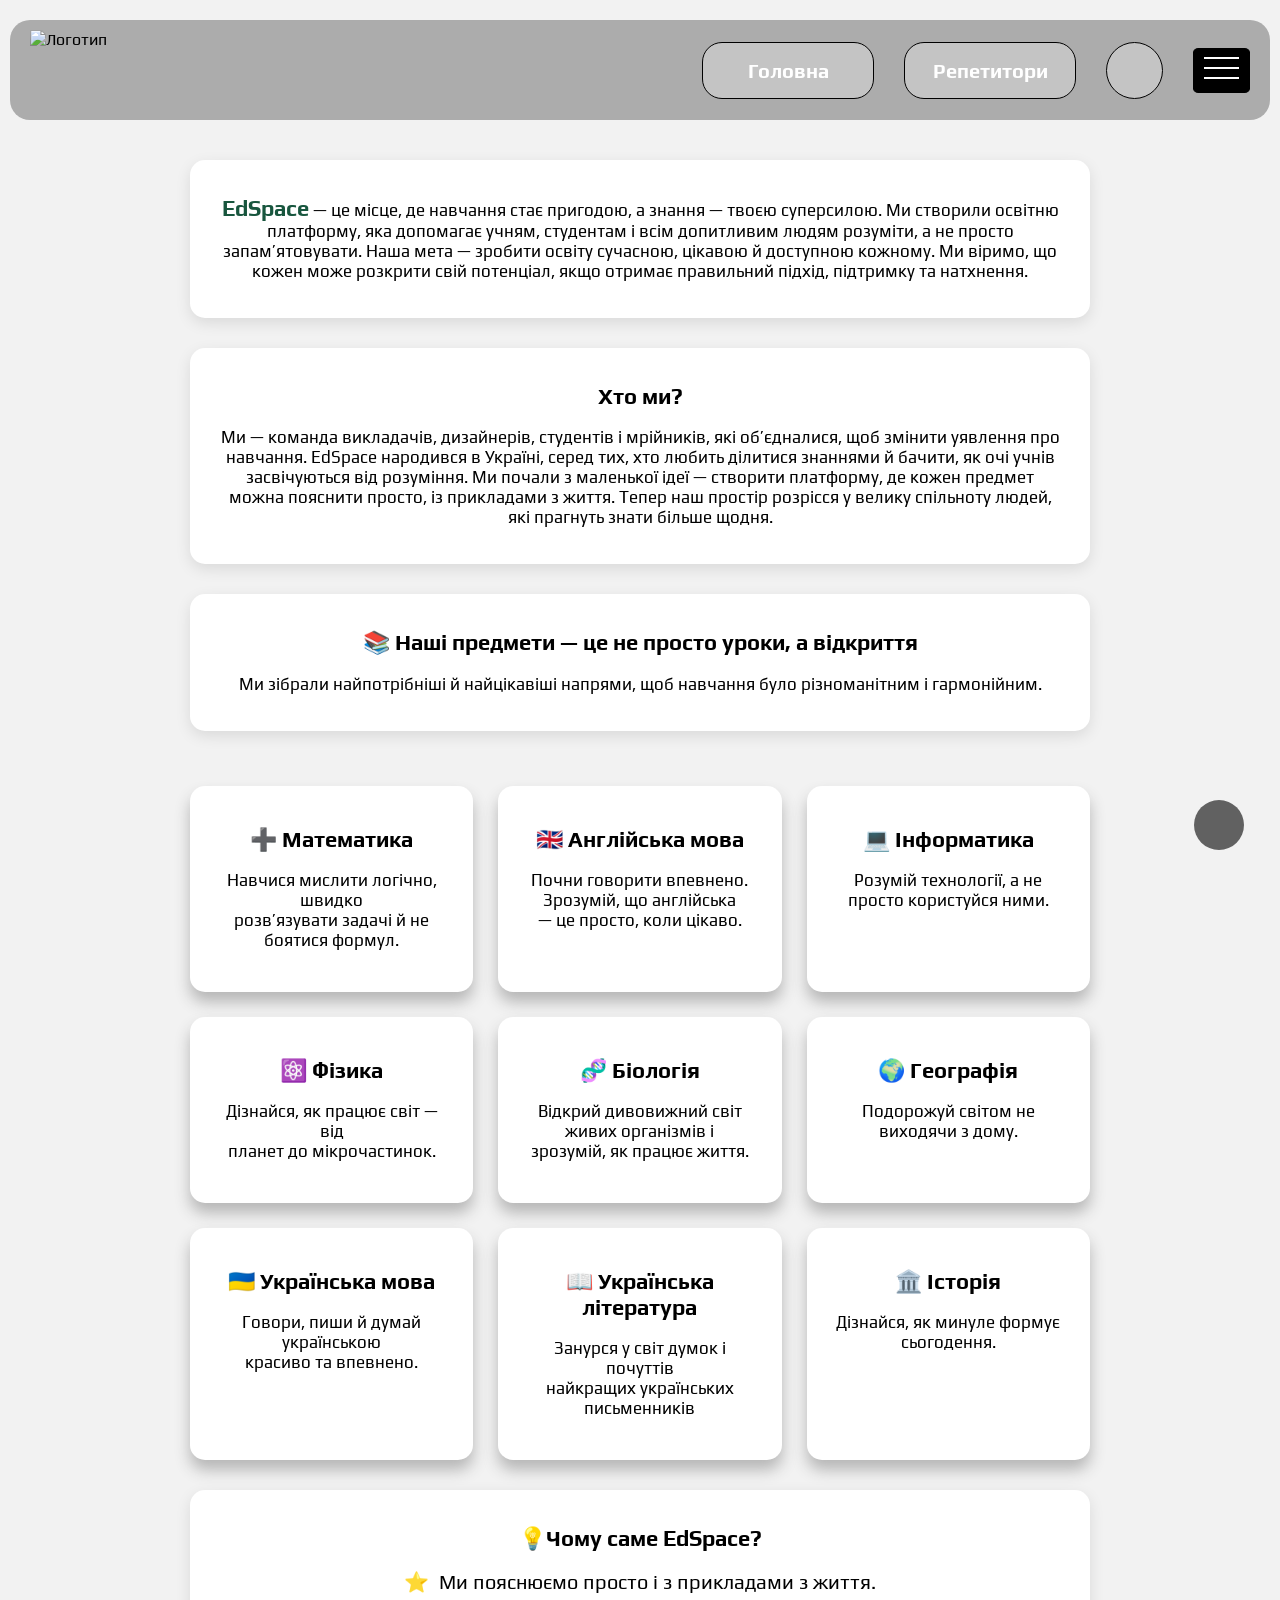
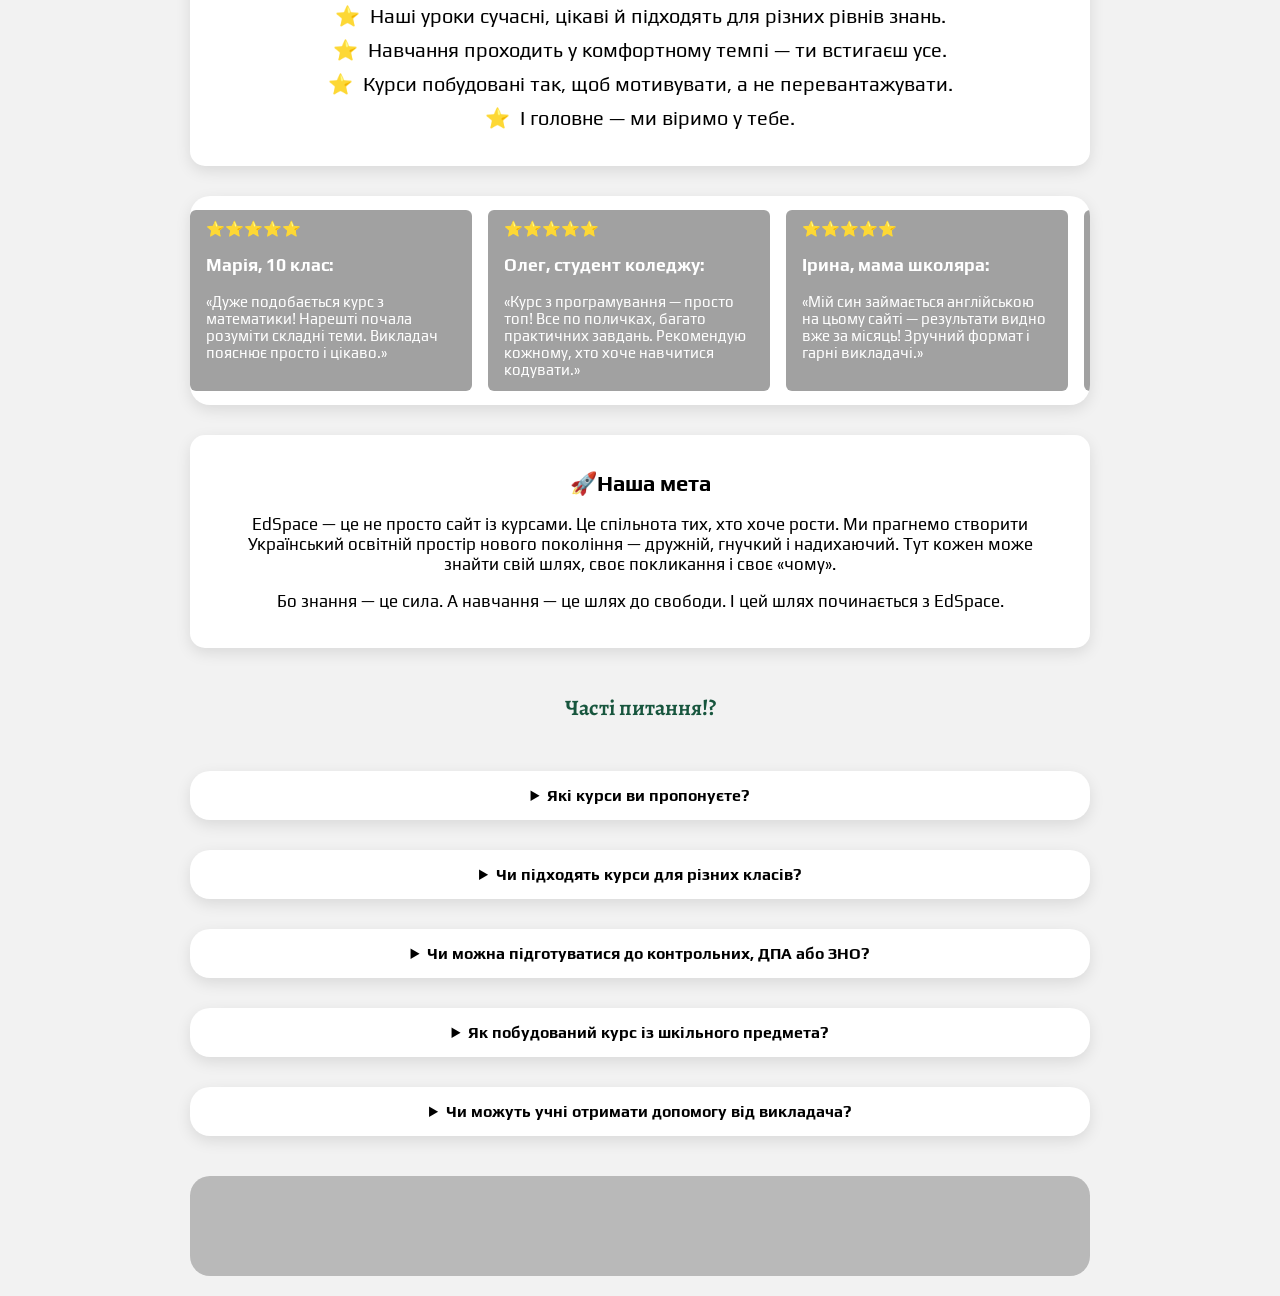
==== index.html @ 52879844 "full fix" ====
<!DOCTYPE html>
<html lang="uk">

<head>
    <meta charset="UTF-8">
    <meta name="viewport" content="width=device-width, initial-scale=1.0">
    <title>Головна</title>
    <link rel="stylesheet" href="index.css">
    <style>
        @import url('https://fonts.googleapis.com/css2?family=Alegreya:ital,wght@0,400..900;1,400..900&family=Cactus+Classical+Serif&family=Comfortaa:wght@300..700&family=Lobster&family=Nunito:ital,wght@0,200..1000;1,200..1000&family=Play:wght@400;700&family=Playwrite+DE+Grund+Guides&family=SUSE+Mono:ital,wght@0,100..800;1,100..800&display=swap');
    </style>
    <script src="https://kit.fontawesome.com/993e5daf38.js" crossorigin="anonymous"></script>
</head>

<body>
    <header class="site-header">
        <div class="nt">
            <img src="https://png.pngtree.com/png-clipart/20250819/original/pngtree-learning-education-or-knowledge-symbol-icon-vector-png-image_21544039.png"
                alt="Логотип" class="logo-image">
            <h1 class="site-title">EdSpace — простір знань і розвитку</h1>
            <ul class="header-utility-nav">
                <li><a href="index.html">Головна</a></li>
                <li class="rep"><a href="">Репетитори</a></li>
                <li class="none">
                    <a href="1" aria-label="Реєстрація">
                        <i class="fas fa-user-lock"></i>
                    </a>
                </li>

            </ul>
        </div>

        <div class="container">
            <input type="checkbox" id="check-menu">
            <label for="check-menu" class="burger-label"></label>
            <div class="burger-line"></div>
            <div class="burger-line"></div>
            <div class="burger-line"></div>
            <div class="burger-line"></div>

            <nav class="header-menu">
                <div class="bur">
                    <a href="1">Репетитори</a>
                </div>
                <a href="math.html">Математика</a>
                <a href="english.html">Англійська</a>
                <a href="1">Інформатика</a>
                <a href="1">Фізика</a>
                <a href="biology.html">Біологія</a>
                <a href="1">Географія</a>
                <a href="1">Укр.мова</a>
                <a href="1">Укр.літ</a>
                <a href="1">Історія</a>
            </nav>
        </div>
    </header>
    <main>
        <div class="arrow-up">
            <a href="#"><i class="fas fa-arrow-up"></i></a>
        </div>
        <div class="text11">
            <p>
                <b class="b">EdSpace</b> — це місце, де навчання стає пригодою, а знання — твоєю суперсилою. Ми створили
                освітню
                платформу,
                яка допомагає учням, студентам і всім допитливим людям розуміти, а не просто запам’ятовувати.
                Наша мета — зробити освіту сучасною, цікавою й доступною кожному. Ми віримо, що кожен може розкрити свій
                потенціал, якщо отримає правильний підхід, підтримку та натхнення.
            </p>
        </div>
        <div class="text1">
            <h2>Хто ми?</h2>
            <p>Ми — команда викладачів, дизайнерів, студентів і мрійників, які об’єдналися, щоб змінити уявлення про
                навчання.
                EdSpace народився в Україні, серед тих, хто любить ділитися знаннями й бачити, як очі учнів засвічуються
                від розуміння.
                Ми почали з маленької ідеї — створити платформу, де кожен предмет можна пояснити просто, із прикладами з
                життя. Тепер наш простір розрісся у велику спільноту людей, які прагнуть знати більше щодня.</p>
        </div>
        <div class="text2">
            <h2 class="q1">Наші предмети — це не просто уроки, а відкриття</h2>
            <p>Ми зібрали найпотрібніші й найцікавіші напрями, щоб навчання було різноманітним і гармонійним.</p>
        </div>
        <div class="kyrs">
            <div class="subject">
                <a href="math.html">
                    <h2>➕ Математика</h2>
                    <p>Навчися мислити логічно, швидко
                        <br>розв’язувати задачі й не боятися формул.
                    </p>
                </a>
            </div>
            <div class="subject">
                <a href="1">
                    <h2>🇬🇧 Англійська мова</h2>
                    <p>Почни говорити впевнено. Зрозумій, що англійська
                        <br> — це просто, коли цікаво.
                    </p>
                </a>
            </div>
            <div class="subject">
                <a href="1">
                    <h2>💻 Інформатика</h2>
                    <p>Розумій технології, а не
                        <br>просто користуйся ними.
                    </p>
                </a>
            </div>
            <div class="subject">
                <a href="1">
                    <h2>⚛️ Фізика</h2>
                    <p>Дізнайся, як працює світ — від
                        <br>планет до мікрочастинок.
                    </p>
                </a>
            </div>
            <div class="subject">
                <a href="1">
                    <h2>🧬 Біологія</h2>
                    <p>Відкрий дивовижний світ живих організмів і
                        <br>зрозумій, як працює життя.
                    </p>
                </a>
            </div>
            <div class="subject">
                <a href="1">
                    <h2>🌍 Географія</h2>
                    <p>Подорожуй світом не виходячи з дому.</p>
                </a>
            </div>
            <div class="subject">
                <a href="1">
                    <h2>🇺🇦 Українська мова</h2>
                    <p>Говори, пиши й думай українською
                        <br>красиво та впевнено.
                    </p>
                </a>
            </div>
            <div class="subject">
                <a href="1">
                    <h2>📖 Українська література</h2>
                    <p>Занурся у світ думок і почуттів
                        <br>найкращих українських письменників
                    </p>
                </a>
            </div>
            <div class="subject">
                <a href="1">
                    <h2>🏛️ Історія</h2>
                    <p>Дізнайся, як минуле формує сьогодення.</p>
                </a>
            </div>
        </div>
        <div class="cont2">
            <h2 id="q2">Чому саме EdSpace?</h2>
            <ul class="li">
                <li>Ми пояснюємо просто і з прикладами з життя.</li>
                <li>Наші уроки сучасні, цікаві й підходять для різних рівнів знань.</li>
                <li>Навчання проходить у комфортному темпі — ти встигаєш усе.</li>
                <li>Курси побудовані так, щоб мотивувати, а не перевантажувати.</li>
                <li>І головне — ми віримо у тебе.</li>
            </ul>
        </div>

        <div class="animeit">
            <div class="iner">
                <div class="anim">
                    <div>
                        <h3>Марія, 10 клас:</h3>
                        <q>Дуже подобається курс з математики! Нарешті почала розуміти складні теми. Викладач пояснює
                            просто
                            і цікаво.</q>
                    </div>
                </div>
                <div class="anim">
                    <div>
                        <h3>Олег, студент коледжу:</h3>
                        <q>Курс з програмування — просто топ! Все по поличках, багато практичних завдань. Рекомендую
                            кожному,
                            хто хоче навчитися кодувати.</q>
                    </div>
                </div>
                <div class="anim">
                    <div>
                        <h3>Ірина, мама школяра:</h3>
                        <q>Мій син займається англійською на цьому сайті — результати видно вже за місяць! Зручний
                            формат і
                            гарні викладачі.</q>
                    </div>
                </div>
                <div class="anim">
                    <div>
                        <h3>Дмитро, 11 клас:</h3>
                        <q>Фізика більше не страшна! Уроки дуже логічні, з прикладами і поясненнями. Підготовка до ЗНО
                            йде
                            на ура!</q>
                    </div>
                </div>
                <div class="anim">
                    <div>
                        <h3>Анастасія, 9 клас:</h3>
                        <q>Історія подається настільки цікаво, що я почала її любити! Не суха теорія, а справжні історії
                            з
                            життя.</q>
                    </div>
                </div>
                <div class="anim">
                    <div>
                        <h3>Сергій, студент:</h3>
                        <q>Курс з інформатики допоміг мені створити свій перший сайт. Все пояснюється крок за кроком,
                            навіть
                            для новачків.</q>
                    </div>
                </div>
                <div class="anim">
                    <div>
                        <h3>Катерина, 8 клас:</h3>
                        <q>Хімія тепер здається легкою! Після цих занять я почала отримувати тільки 10–12 балів у
                            школі.</q>
                    </div>
                </div>
                <div class="anim">
                    <div>
                        <h3>Михайло, випускник:</h3>
                        <q>Підготовка до ЗНО з української мови просто чудова! Тести, теорія, відео — все на найвищому
                            рівні.</q>
                    </div>
                </div>
                <div class="anim">
                    <div>
                        <h3>Юлія, студентка університету:</h3>
                        <q>Курс з біології дуже інформативний. Є не лише основи, а й поглиблений матеріал. Дуже
                            допомагає у
                            навчанні.</q>
                    </div>
                </div>
                <div class="anim">
                    <div>
                        <h3>Артем, школяр:</h3>
                        <q>Мені подобається, що сайт зручний і кольоровий. Курс з географії цікавий, багато інтерактиву
                            та
                            карт!</q>
                    </div>
                </div>
                <div class="anim">
                    <div>
                        <h3>Вікторія, 11 клас:</h3>
                        <q>Курс з літератури просто супер! Усе пояснюють зрозуміло, і навіть твори, які раніше здавалися
                            нудними, стали цікавими.</q>
                    </div>
                </div>
                <div class="anim">
                    <div>
                        <h3>Роман, студент технікуму:</h3>
                        <q>Дуже сподобався курс з фізики. Викладач пояснює на прикладах із життя, тому матеріал
                            засвоюється
                            швидко.</q>
                    </div>
                </div>
                <div class="anim">
                    <div>
                        <h3>Олена, 7 клас:</h3>
                        <q>Мені подобається курс з мистецтва — багато яскравих відео, прикладів і творчих завдань.
                            Навчання
                            стало веселим!</q>
                    </div>
                </div>
                <div class="anim">
                    <div>
                        <h3>Андрій, 10 клас:</h3>
                        <q>Інформатика тут на високому рівні! Пояснюють все від азів до складних тем, є домашні завдання
                            для
                            практики.</q>
                    </div>
                </div>
                <div class="anim">
                    <div>
                        <h3>Наталя, мама школярки:</h3>
                        <q>Моя донька займається математикою на цьому сайті. Вона почала самостійно розв’язувати задачі
                            й
                            навіть допомагає однокласникам!</q>
                    </div>
                </div>
                <div class="anim">
                    <div>
                        <h3>Євген, 9 клас:</h3>
                        <q>Дуже зручний сайт — все чітко розподілено по темах. Курс з географії допоміг мені
                            підготуватися
                            до контрольної.</q>
                    </div>
                </div>
                <div class="anim">
                    <div>
                        <h3>Оксана, студентка:</h3>
                        <q>Курс з хімії відкрив для мене цю науку заново! Лектор чудово пояснює і завжди відповідає на
                            запитання.</q>
                    </div>
                </div>
                <div class="anim">
                    <div>
                        <h3>Ілля, 8 клас:</h3>
                        <q>Люблю курс з історії — кожен урок як цікава подорож у минуле. Ніколи не думав, що можна так
                            вчити
                            історію!</q>
                    </div>
                </div>
                <div class="anim">
                    <div>
                        <h3>Тетяна, 11 клас:</h3>
                        <q>Дуже вдячна за курс з біології. Матеріал структурований, легко запам’ятовується, а тести
                            допомагають перевірити знання.</q>
                    </div>
                </div>
                <div class="anim">
                    <div>
                        <h3>Анна, випускниця:</h3>
                        <q>Готувалася до ЗНО з англійської тут — і отримала високий бал! Усе зрозуміло, сучасно й
                            ефективно.</q>
                    </div>
                </div>
            </div>
        </div>

        <div class="cont">
            <h2 id="q3">Наша мета</h2>
            <p>EdSpace — це не просто сайт із курсами. Це спільнота тих, хто хоче рости.
                Ми прагнемо створити Український освітній простір нового покоління — дружній, гнучкий і надихаючий.
                Тут кожен може знайти свій шлях, своє покликання і своє «чому».</p>
            <p>Бо знання — це сила.
                А навчання — це шлях до свободи.
                І цей шлях починається з EdSpace.</p>
        </div>
        <h2 class="h2222">Часті питання!?</h2>
        <details>
            <summary>Які курси ви пропонуєте?</summary>
            <p>Ми пропонуємо курси з основних шкільних дисциплін: математики, української мови, англійської мови,
                історії, фізики, хімії, біології та інформатики.</p>
        </details>
        <details>
            <summary>Чи підходять курси для різних класів?</summary>
            <p>Так, програми розроблені для учнів 5–11 класів. Кожен курс має рівні складності та матеріали, адаптовані
                під конкретний клас і навчальну програму.</p>
        </details>
        <details>
            <summary>Чи можна підготуватися до контрольних, ДПА або ЗНО?</summary>
            <p>Так! Ми маємо спеціальні підготовчі модулі, що охоплюють головні теми, тести, тренувальні завдання та
                роз’яснення, які допоможуть успішно скласти будь-яку перевірку знань.</p>
        </details>
        <details>
            <summary>Як побудований курс із шкільного предмета?</summary>
            <p>Курс складається з коротких пояснень тем, відеоуроків, практичних вправ, тестів і підсумкових завдань.
                Учень може навчатися у власному темпі та повторювати матеріал скільки потрібно.</p>
        </details>
        <details>
            <summary>Чи можуть учні отримати допомогу від викладача?</summary>
            <p>Так, учні можуть ставити питання викладачам, отримувати пояснення складних тем та додаткові матеріали для
                кращого розуміння предмета.</p>
        </details>
    </main>
    <footer>
        <div class="social">
            <a href=""><i class="fab fa-instagram"></i></a>
            <a href=""><i class="fab fa-telegram-plane"></i></a>
            <a href=""><i class="fab fa-tiktok"></i></a>
        </div>
    </footer>

</body>

</html>
---- index.css ----
html {
    scroll-behavior: smooth;
}

body {
    box-sizing: border-box;
    padding: 0;
    margin: 0;
    font-family: "Play", sans-serif;
    background-color: #f2f2f2;
}

body::before {
    content: "";
    position: fixed;
    top: 0;
    left: 0;
    width: 100%;
    z-index: 3000;
    background-color: rgb(24, 86, 62);
    height: 0.3rem;
    animation: leme linear;
    animation-timeline: scroll();
    scale: 0 1;
    transform-origin: left;
}

@keyframes leme {
    to {
        scale: 1 1;
    }
}

header {
    display: flex;
    justify-content: space-between;
    align-items: center;
    height: 100px;
    background-color: rgb(172, 172, 172);
    position: sticky;
    border-radius: 20px;
    margin: 10px;
    top: 0;
    z-index: 1000;
    margin-top: 20px;
    padding: 0 20px;
    box-sizing: border-box;
}

.nt {
    display: flex;
    align-items: center;
    flex-grow: 1;
    min-width: 0;
}

.nt img {
    max-width: 100%;
    height: 80px;
    width: 80px;
    margin: 0;
    flex-shrink: 0;
}

h1 {
    display: flex;
    align-items: center;
    margin: 0;
    margin-left: 20px;
    font-size: 30px;
    color: white;
    white-space: nowrap;
    overflow: hidden;
    text-overflow: ellipsis;
}

h1::before {
    content: "🌟";
    margin-right: 10px;
}

.nt ul {
    display: flex;
    gap: 30px;
    list-style: none;
    padding: 0;
    margin: 0;
    margin-left: auto;
    flex-shrink: 0;
}

.nt li {
    background-color: rgb(196, 196, 196);
    border: 1px solid rgb(0, 0, 0);
    border-radius: 20px;
    width: 170px;
    height: 55px;
    transition: 0.4s all;
}

.nt li:hover {
    background-color: rgb(71, 71, 71);
}

.nt a {
    display: flex;
    cursor: pointer;
    text-decoration: none;
    color: rgb(255, 255, 255);
    font-weight: 700;
    font-size: 20px;
    justify-content: center;
    height: 100%;
    align-items: center;
    margin: 0;
}

.nt li.none {
    width: 55px;
    border-radius: 50%;
}

.nt li.none a {
    height: 100%;
    align-items: center;
    margin-top: 0;
}

.container {
    margin: 0;
    margin-left: 30px;
    width: 55px;
    background-color: rgb(0, 0, 0);
    border: 1px solid rgb(0, 0, 0);
    position: relative;
    color: rgb(255, 255, 255);
    text-align: center;
    height: 43px;
    border-radius: 10%;
    flex-shrink: 0;
}

#check-menu {
    display: none;
}

.container label {
    display: block;
    position: absolute;
    top: 0;
    left: 0;
    width: 100%;
    height: 100%;
    cursor: pointer;
    line-height: 40px;
    font-weight: 700;
}

.burger-line {
    position: absolute;
    top: 8px;
    right: 10px;
    width: 35px;
    height: 2px;
    background-color: white;
    transition: 0.4s all;
}

.burger-line:nth-of-type(2),
.burger-line:nth-of-type(3) {
    top: 18px;
}

.burger-line:nth-of-type(4) {
    top: 28px;
}

.header-menu {
        display: flex;
    flex-direction: column;
    position: absolute;
    right: -10px;
    top: 85px;
    width: 230px;
    max-height: 0;
    overflow: hidden;
    font-size: 0;
    border-radius: 20px;
    padding: 0;
    transition: 0.4s;
}

.header-menu a {
    display: block;
    width: 88%;
    padding: 12px;
    margin: 1px;
    color: white;
    background-color: rgb(78, 78, 78);
    border-radius: 20px;
    text-decoration: none;
    font-weight: 700;
    justify-content: center;
    align-items: center;
    top: 5px;
    border: 1px solid rgb(0, 0, 0);
}

.header-menu a:hover {
    background-color: rgb(145, 145, 145);
}

#check-menu:checked~.header-menu {
    max-height: 500px;
    font-size: 16px;
}

#check-menu:checked~.burger-line:nth-of-type(1),
#check-menu:checked~.burger-line:nth-of-type(4) {
    display: none;
}

#check-menu:checked~.burger-line:nth-of-type(2) {
    transform: rotate(45deg);
}

#check-menu:checked~.burger-line:nth-of-type(3) {
    transform: rotate(-45deg);
}

.new::after {
    content: "";
    width: 5px;
    height: 5px;
    background-color: red;
    margin-top: 15px;
    margin-left: 10px;
    border-radius: 50%;
    animation: new 2s infinite;
}

@keyframes new {
    0% {
        transform: scale(1);
    }

    50% {
        transform: scale(1.2);
    }

    100% {
        transform: scale(1);
    }
}

h2 {
    font-size: 22px;
    margin-top: 15px;
    text-align: center;
}

p {
    font-size: 17px;
    margin-top: 15px;
}

main {
    width: 90%;
    max-width: 900px;
    margin: 40px auto;
    display: grid;
    gap: 30px;
}

.b {
    font-size: 22px;
    color: rgb(24, 86, 62);
}

.text11,
.text1,
.text2,
.cont2,
.cont {
    background-color: white;
    color: black;
    padding: 20px 30px;
    border-radius: 15px;
    text-align: center;
    box-shadow: 0 5px 15px rgba(0, 0, 0, 0.1);
}

.q1::before {
    content: "📚 ";
}

#q2::before {
    content: "💡";
}

#q3::before {
    content: "🚀";
}

.kyrs {
    display: grid;
    grid-template-columns: repeat(auto-fit, minmax(280px, 1fr));
    gap: 25px;
    margin-top: 25px;
}

.subject {
    background-color: #fff;
    border-radius: 15px;
    box-shadow: 0 10px 15px rgb(182, 182, 182);
    padding: 25px;
    text-align: center;
    transition: all 0.4s;
}

.subject:hover {
    transform: translateY(-10px);
}

.subject a {
    text-decoration: none;
    color: black;
}

.li {
    padding: 0;
}

.li li {
    list-style: none;
    margin: 10px;
    font-size: 20px;
    text-align: center;
}

.li li::before {
    content: "⭐";
    margin-right: 10px;
}

.li1 {
    text-align: center;
    margin-top: 45px;
}

.h2222 {
    color: rgb(24, 86, 62);
    font-family: 'Alegreya', serif;
}

details {
    padding: 15px;
    background-color: #ffffff;
    font-weight: 700;
    border-radius: 20px;
    text-align: center;
    box-shadow: 0 5px 15px rgba(0, 0, 0, 0.1);
}

footer {
    height: 100px;
    background-color: rgb(185, 185, 185);
    border-radius: 20px;
    width: 90%;
    max-width: 900px;
    margin: 40px auto 20px auto;
    display: flex;
    justify-content: center;
    align-items: center;
}

.social {
    display: flex;
    gap: 50px;
    justify-content: center;
}

.social a {
    text-decoration: none;
    color: white;
    font-size: 2.5rem;
    transition: all 0.3s;
    border: none;
    padding: 0;
}

.social a:hover {
    color: rgb(0, 0, 0);
    transform: scale(1.1);
}

.arrow-up {
    position: fixed;
    bottom: 50px;
    right: 36px;
    z-index: 999;
    opacity: 0.6;
}

.arrow-up a {
    width: 50px;
    height: 50px;
    background-color: black;
    text-align: center;
    display: block;
    line-height: 50px;
    border-radius: 50%;
    color: white;
    transition: 0.6s;
}

.arrow-up a:hover {
    background-color: red;
}

.anim::before {
    content: "⭐⭐⭐⭐⭐";
}

.animeit {
    width: 100%;
    overflow: hidden;
    position: relative;
    padding: 14px 0;
    background-color: #fff;
    border-radius: 20px;
    box-shadow: 0 5px 15px rgba(0, 0, 0, 0.1);
}

.iner {
    width: fit-content;
    display: flex;
    gap: 16px;
    animation: line 60s linear infinite;
}

.iner:hover {
    animation-play-state: paused;
}

.anim {
    align-items: center;
    gap: 0 4px;
    width: 250px;
    color: white;
    font-size: 15px;
    background-color: rgb(161, 161, 161);
    padding: 10px 16px;
    border-radius: 6px;
}

.anim p {
    font-size: 19px;
    color: gray;
}


@keyframes line {
    0% {
        transform: translateX(0);
    }

    100% {
        transform: translateX(-50%);
    }
}

@media (max-width: 1300px) {
    h1 {
        display: none;
    }

    .bur {
        display: none;
    }
}

@media (max-width: 700px) {
    .rep {
        display: none;
    }
    .bur {
        display: block;
    }
    .arrow-up {
        right: 15px;
        bottom: 20px;
    }
}
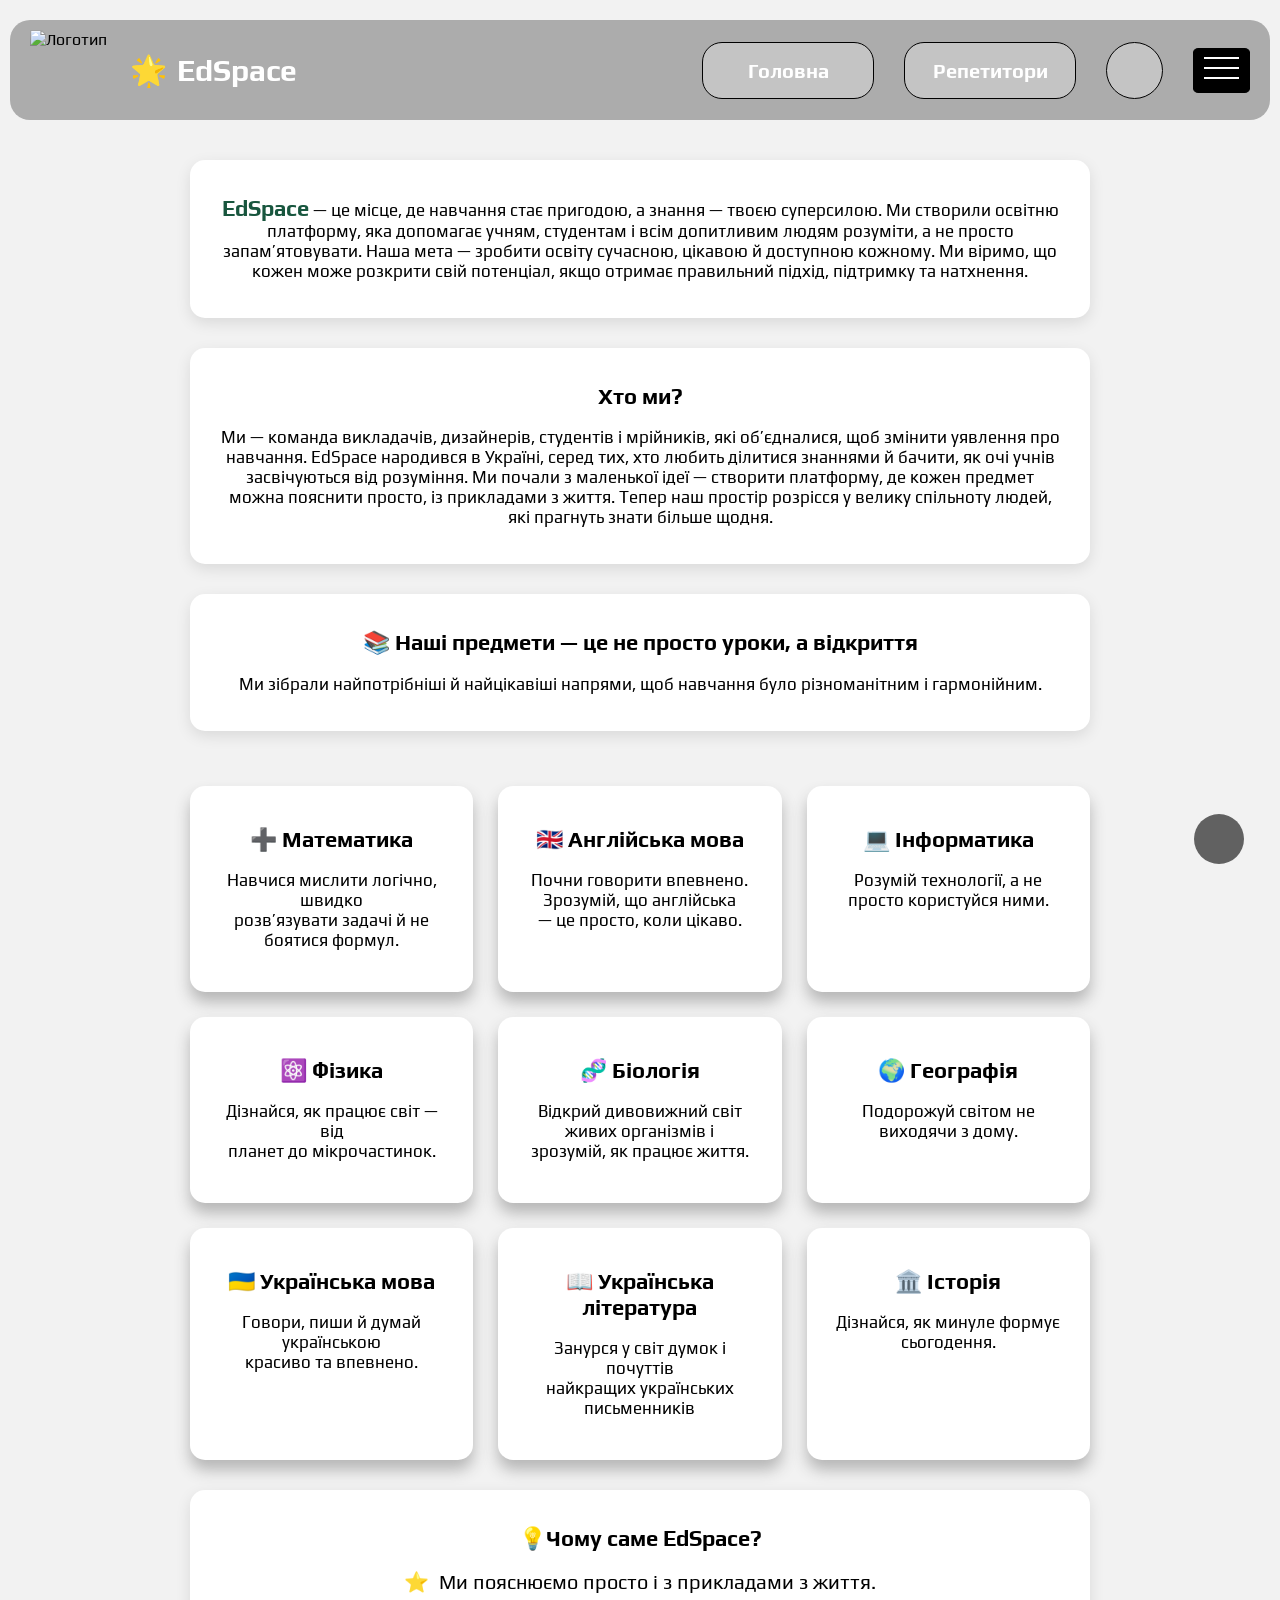
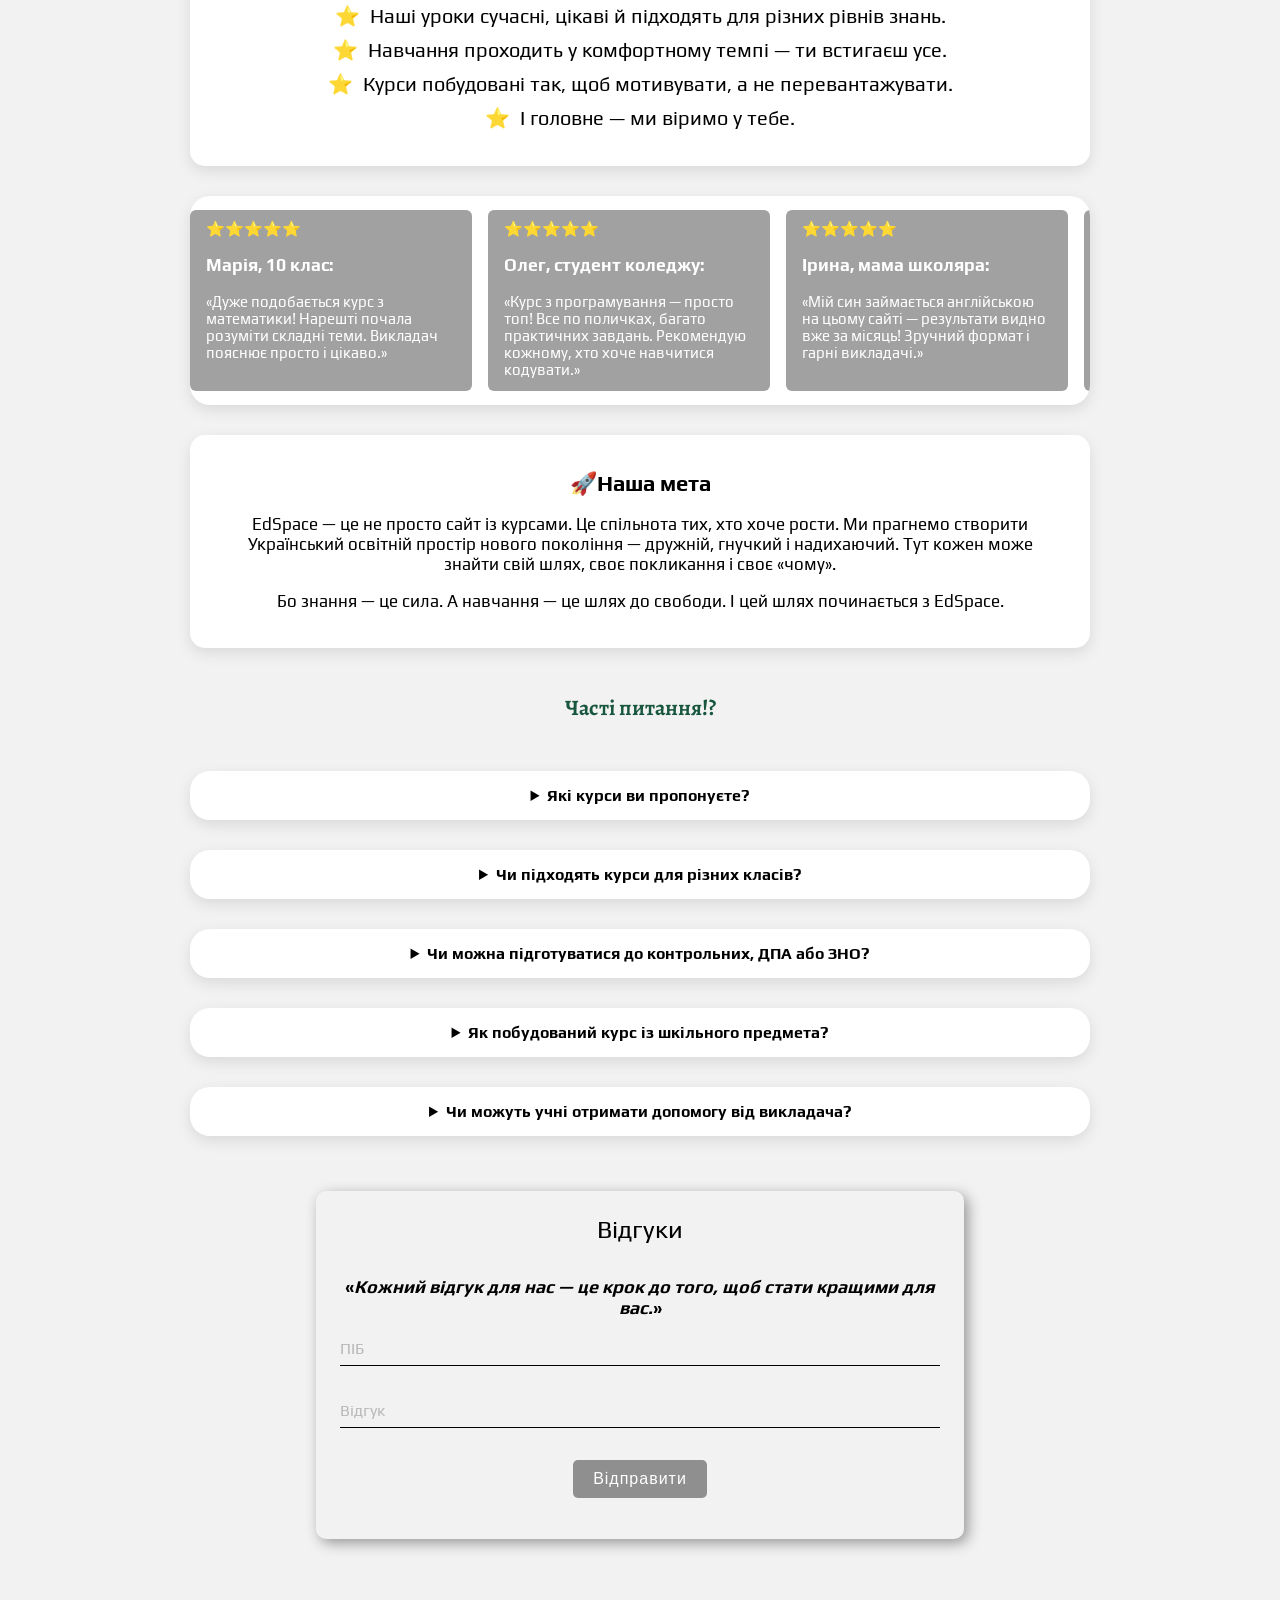
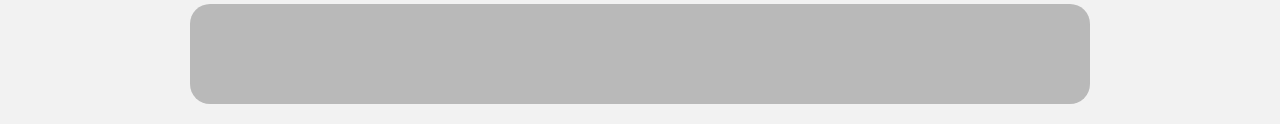
==== commit 7fd558c7: "adm" ====
--- a/index.html
+++ b/index.html
@@ -18,8 +18,9 @@
             <img src="https://png.pngtree.com/png-clipart/20250819/original/pngtree-learning-education-or-knowledge-symbol-icon-vector-png-image_21544039.png"
                 alt="Логотип" class="logo-image">
             <h1 class="site-title">EdSpace — простір знань і розвитку</h1>
+            <h1 class="title">EdSpace</h1>
             <ul class="header-utility-nav">
-                <li><a href="index.html">Головна</a></li>
+                <li class="glova"><a href="index.html">Головна</a></li>
                 <li class="rep"><a href="">Репетитори</a></li>
                 <li class="none">
                     <a href="1" aria-label="Реєстрація">
@@ -39,8 +40,14 @@
             <div class="burger-line"></div>
 
             <nav class="header-menu">
+                <div class="golovna-bur">
+                    <a href="index.html">Головна</a>
+                </div>
                 <div class="bur">
                     <a href="1">Репетитори</a>
+                </div>
+                <div class="reg">
+                    <a href="1">Регістрація</a>
                 </div>
                 <a href="math.html">Математика</a>
                 <a href="english.html">Англійська</a>
@@ -356,6 +363,22 @@
             <p>Так, учні можуть ставити питання викладачам, отримувати пояснення складних тем та додаткові матеріали для
                 кращого розуміння предмета.</p>
         </details>
+        <form>
+            <h2 class="form_title">Відгуки<i class="fa-solid fa-star"></i></h2>
+            <h3><q><i>Кожний відгук для нас — це крок до того, щоб стати кращими для вас.</i></q></h3>
+
+            <div class="form_group">
+                <input class="form_input" type="text" id="name" name="user_name" placeholder=" " required>
+                <label class="form_label" for="name">ПІБ</label>
+            </div>
+
+            <div class="form_group">
+                <input class="form_input" type="text" id="text" name="user_text" placeholder=" " required>
+                <label class="form_label" for="text">Відгук</label>
+            </div>
+
+            <button type="submit" class="form_button">Відправити</button>
+        </form>
     </main>
     <footer>
         <div class="social">
--- a/index.css
+++ b/index.css
@@ -17,7 +17,7 @@
     left: 0;
     width: 100%;
     z-index: 3000;
-    background-color: rgb(24, 86, 62);
+    background-color: rgb(255, 0, 0);
     height: 0.3rem;
     animation: leme linear;
     animation-timeline: scroll();
@@ -126,6 +126,14 @@
     margin-top: 0;
 }
 
+.reg {
+    display: none;
+}
+
+.bur {
+    display: none;
+}
+
 .container {
     margin: 0;
     margin-left: 30px;
@@ -176,7 +184,7 @@
 }
 
 .header-menu {
-        display: flex;
+    display: flex;
     flex-direction: column;
     position: absolute;
     right: -10px;
@@ -228,31 +236,6 @@
     transform: rotate(-45deg);
 }
 
-.new::after {
-    content: "";
-    width: 5px;
-    height: 5px;
-    background-color: red;
-    margin-top: 15px;
-    margin-left: 10px;
-    border-radius: 50%;
-    animation: new 2s infinite;
-}
-
-@keyframes new {
-    0% {
-        transform: scale(1);
-    }
-
-    50% {
-        transform: scale(1.2);
-    }
-
-    100% {
-        transform: scale(1);
-    }
-}
-
 h2 {
     font-size: 22px;
     margin-top: 15px;
@@ -396,7 +379,7 @@
 
 .arrow-up {
     position: fixed;
-    bottom: 50px;
+    bottom: 36px;
     right: 36px;
     z-index: 999;
     opacity: 0.6;
@@ -439,10 +422,6 @@
     animation: line 60s linear infinite;
 }
 
-.iner:hover {
-    animation-play-state: paused;
-}
-
 .anim {
     align-items: center;
     gap: 0 4px;
@@ -459,6 +438,98 @@
     color: gray;
 }
 
+form {
+    width: 100%;
+    max-width: 600px;
+    height: 300px;
+    padding: 32px;
+    border-radius: 10px;
+    box-shadow: 4px 4px 14px rgb(151, 150, 150);
+    text-align: center;
+    margin: 25px auto;
+}
+
+form h2 {
+    font-size: 25px;
+}
+
+form h3 {
+    font-size: 18px;
+}
+
+
+.form_input,
+.form_button {
+    font-size: 16px;
+    letter-spacing: 1px;
+}
+
+.form_title {
+    text-align: center;
+    margin: 0 0 32px 0;
+    font-weight: normal;
+}
+
+.form_group {
+    position: relative;
+    margin-bottom: 32px;
+}
+
+.form_label {
+    position: absolute;
+    top: 10px;
+    left: 0;
+    z-index: -1;
+    color: rgb(185, 185, 185);
+    transition: 0.3s;
+    margin-top: -7px;
+}
+
+.form_input {
+    width: 100%;
+    padding: 0 0 10px 0;
+    border: none;
+    border-bottom: 1px solid black;
+    background-color: transparent;
+    outline: none;
+    transition: 0.3s;
+}
+
+.form_button {
+    padding: 10px 20px;
+    border: none;
+    border-radius: 5px;
+    color: rgb(255, 255, 255);
+    background-color: rgb(143, 143, 143);
+    outline: none;
+    cursor: pointer;
+    transition: 0.6s;
+}
+
+.form_button:hover {
+    background-color: rgb(61, 61, 61);
+}
+
+.form_input:focus~.form_label,
+.form_input:not(:placeholder-shown)~.form_label {
+    top: -18px;
+    font-size: 12px;
+    color: rgb(185, 185, 185);
+}
+
+.golovna-bur {
+    display: none;
+}
+
+.title {
+    display: none;
+}
+
+.golovna-bur a,
+.bur a,
+.reg a {
+    background-color: #7c7c7c;
+}
 
 @keyframes line {
     0% {
@@ -478,17 +549,120 @@
     .bur {
         display: none;
     }
+
+    form {
+        padding: 24px;
+    }
+
+    .reg {
+        display: none;
+    }
+
+    .title {
+        display: block;
+    }
+}
+
+@media (max-width: 910px) {
+    .rep {
+        display: none;
+    }
+
+    .bur {
+        display: block;
+    }
+
 }
 
 @media (max-width: 700px) {
     .rep {
         display: none;
     }
+
     .bur {
         display: block;
     }
+
+
     .arrow-up {
-        right: 15px;
-        bottom: 20px;
+        right: 30px;
+        bottom: 45px;
+    }
+
+    form {
+        display: none;
+    }
+
+    .reg {
+        display: none;
+    }
+
+    #check-menu:checked~.header-menu {
+        max-height: 700px;
+        font-size: 14px;
+    }
+
+    .nt li.none {
+        width: 55px;
+        border-radius: 50%;
+        display: none;
+    }
+
+    .reg {
+        display: block;
+    }
+
+
+}
+
+@media (max-width: 595px) {
+    .glova {
+        display: none;
+    }
+
+    .golovna-bur {
+        display: block;
+    }
+}
+
+@media (max-width: 480px) {
+
+
+    form {
+        padding: 16px;
+    }
+
+    form h2 {
+        font-size: 20px;
+    }
+
+    form h3 {
+        font-size: 15px;
+    }
+
+    .reg {
+        display: block;
+    }
+
+    .nt li.none {
+        width: 55px;
+        border-radius: 50%;
+        display: none;
+    }
+
+    .golovna-bur {
+        display: block;
+    }
+
+    .glova {
+        display: none;
+    }
+
+    img {
+        display: none;
+    }
+
+    .title {
+        display: block;
     }
 }
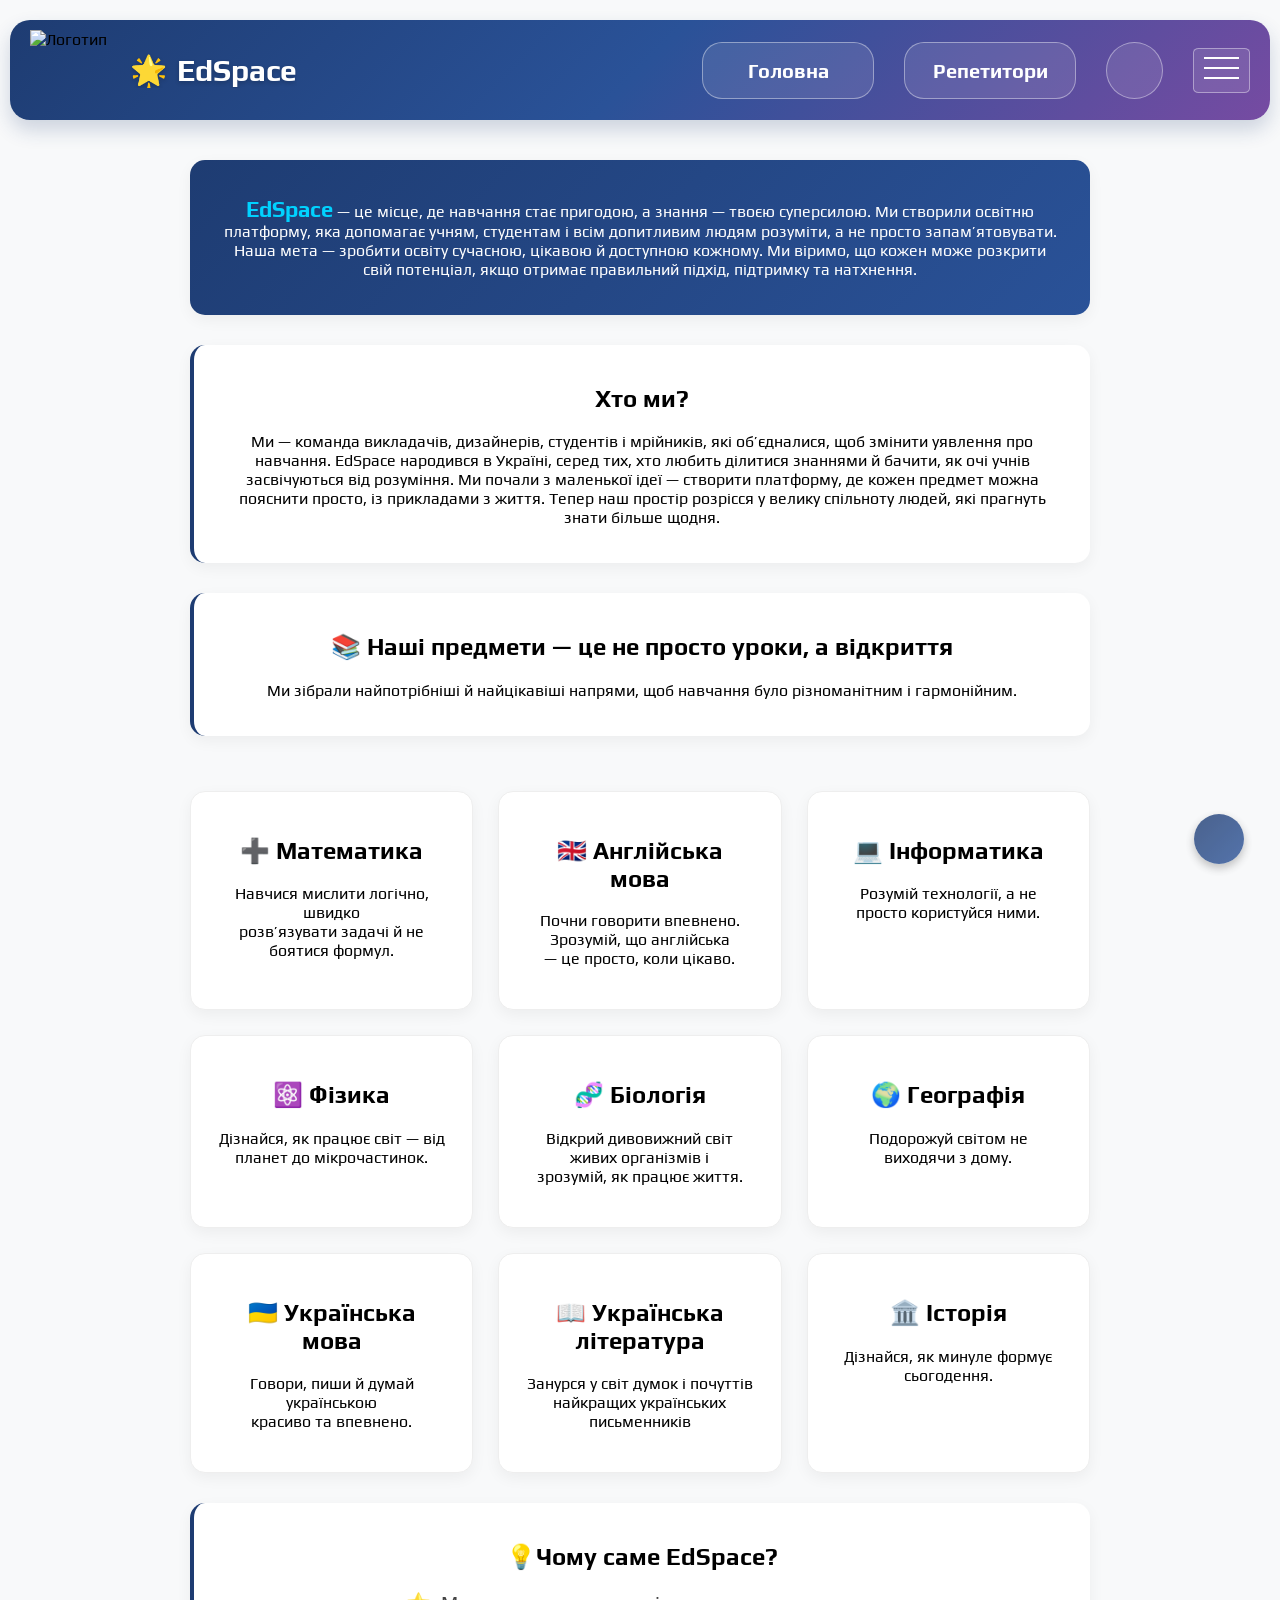
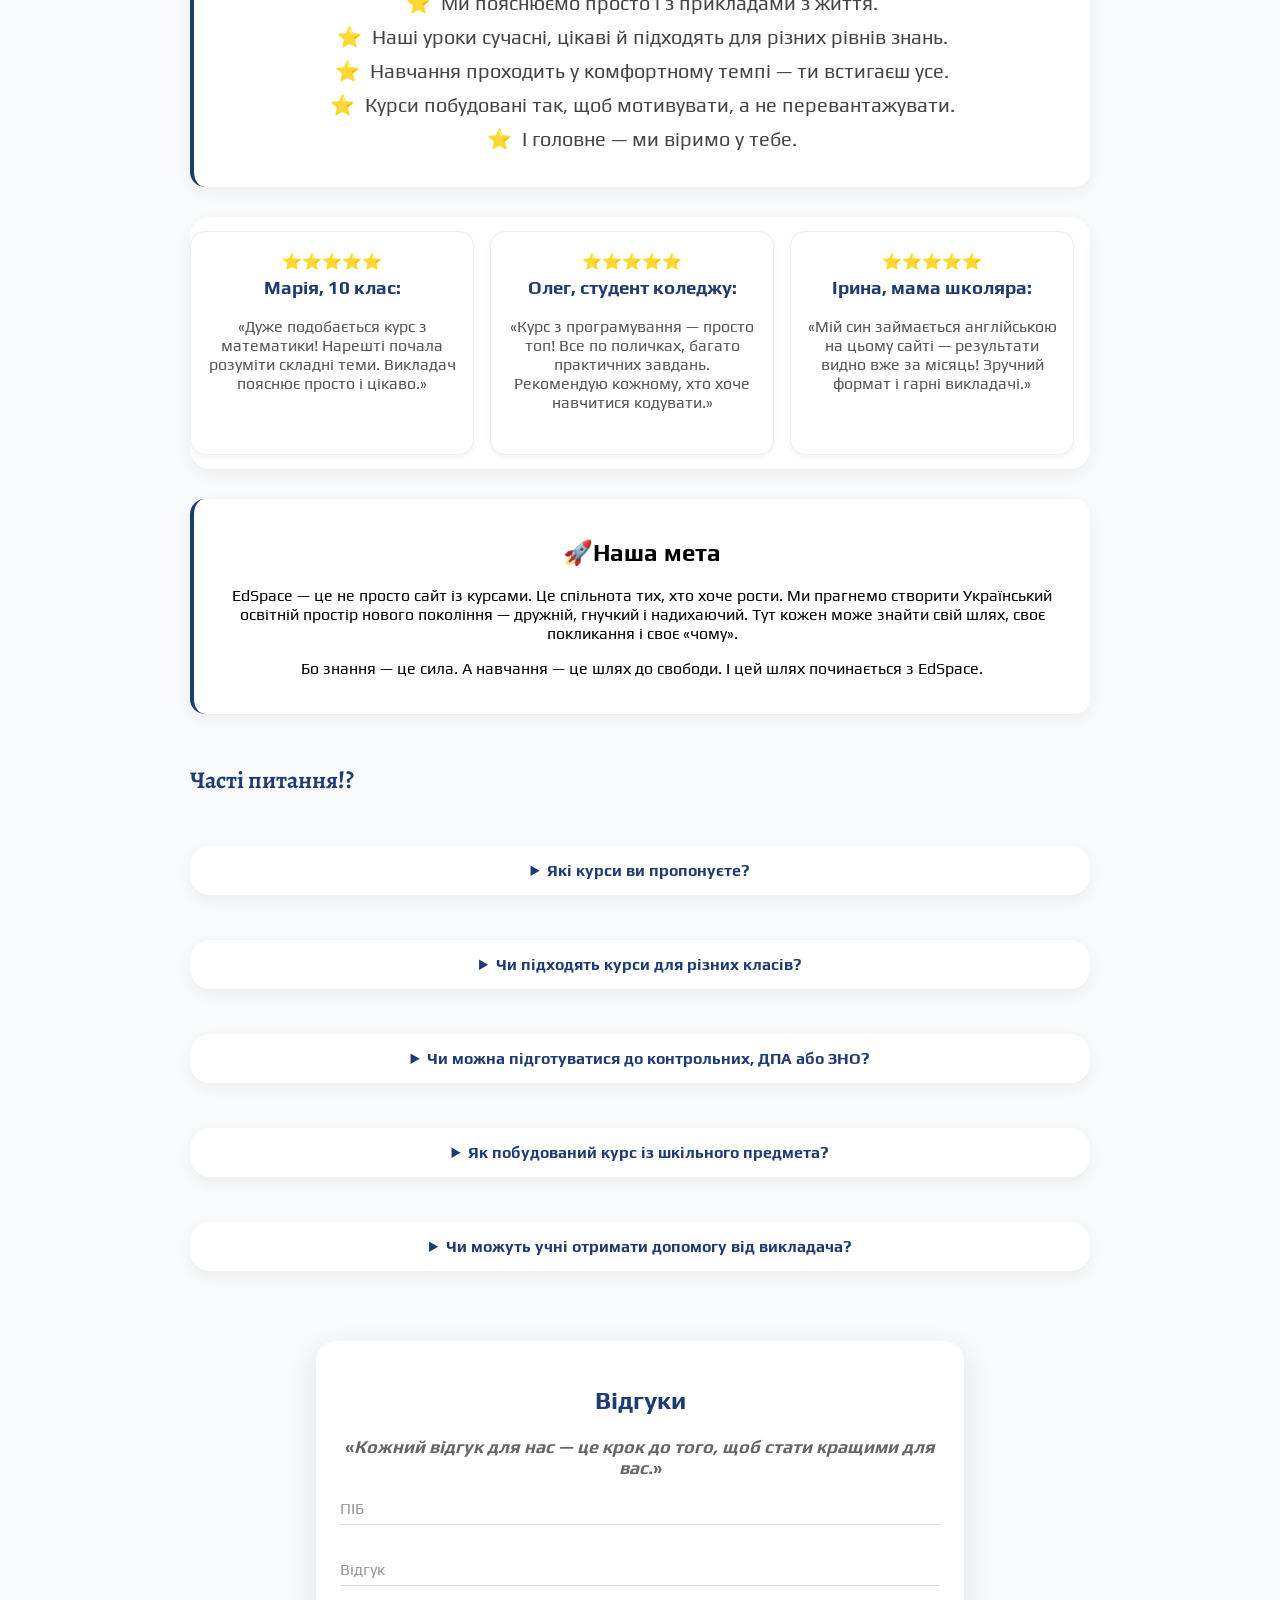
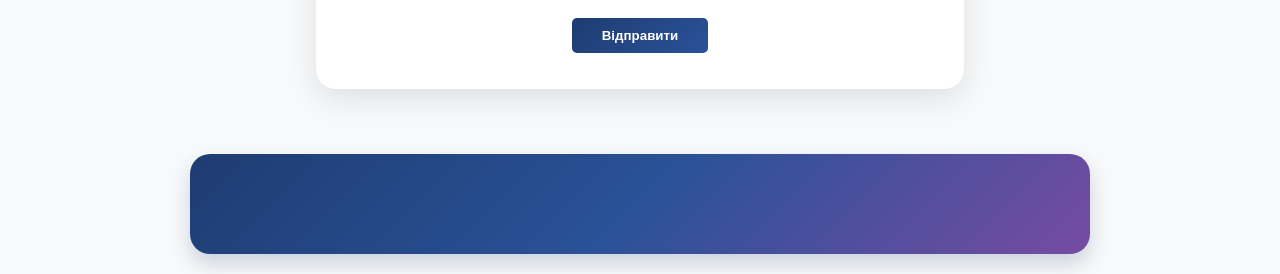
==== commit 40ae354f: "all fix" ====
--- a/index.html
+++ b/index.html
@@ -44,20 +44,18 @@
                     <a href="index.html">Головна</a>
                 </div>
                 <div class="bur">
-                    <a href="1">Репетитори</a>
+                    <a href="teachers.html">Репетитори</a>
                 </div>
                 <div class="reg">
-                    <a href="1">Регістрація</a>
+                    <a href="form.html">Регістрація</a>
                 </div>
                 <a href="math.html">Математика</a>
                 <a href="english.html">Англійська</a>
-                <a href="1">Інформатика</a>
-                <a href="1">Фізика</a>
                 <a href="biology.html">Біологія</a>
-                <a href="1">Географія</a>
-                <a href="1">Укр.мова</a>
-                <a href="1">Укр.літ</a>
-                <a href="1">Історія</a>
+                <a href="geography.html">Географія</a>
+                <a href="mova.html">Укр.мова</a>
+                <a href="ukrlit.html">Укр.літ</a>
+                <a href="history.thml">Історія</a>
             </nav>
         </div>
     </header>
--- a/index.css
+++ b/index.css
@@ -1,263 +1,211 @@
+@charset "UTF-8";
 html {
-    scroll-behavior: smooth;
+  scroll-behavior: smooth;
 }
 
 body {
-    box-sizing: border-box;
-    padding: 0;
-    margin: 0;
-    font-family: "Play", sans-serif;
-    background-color: #f2f2f2;
-}
-
+  box-sizing: border-box;
+  padding: 0;
+  margin: 0;
+  font-family: "Play", sans-serif;
+  background-color: #f8f9fa;
+}
 body::before {
-    content: "";
-    position: fixed;
-    top: 0;
-    left: 0;
-    width: 100%;
-    z-index: 3000;
-    background-color: rgb(255, 0, 0);
-    height: 0.3rem;
-    animation: leme linear;
-    animation-timeline: scroll();
-    scale: 0 1;
-    transform-origin: left;
+  content: "";
+  position: fixed;
+  top: 0;
+  left: 0;
+  width: 100%;
+  z-index: 3000;
+  background: linear-gradient(90deg, #00d2ff, #3a7bd5);
+  height: 0.3rem;
+  animation: leme linear;
+  animation-timeline: scroll();
+  scale: 0 1;
+  transform-origin: left;
 }
 
 @keyframes leme {
-    to {
-        scale: 1 1;
-    }
-}
-
+  to {
+    scale: 1 1;
+  }
+}
 header {
-    display: flex;
-    justify-content: space-between;
-    align-items: center;
-    height: 100px;
-    background-color: rgb(172, 172, 172);
-    position: sticky;
-    border-radius: 20px;
-    margin: 10px;
-    top: 0;
-    z-index: 1000;
-    margin-top: 20px;
-    padding: 0 20px;
-    box-sizing: border-box;
-}
-
-.nt {
-    display: flex;
-    align-items: center;
-    flex-grow: 1;
-    min-width: 0;
-}
-
-.nt img {
-    max-width: 100%;
-    height: 80px;
-    width: 80px;
-    margin: 0;
-    flex-shrink: 0;
+  display: flex;
+  justify-content: space-between;
+  align-items: center;
+  height: 100px;
+  background: linear-gradient(135deg, #1e3c72 0%, #2a5298 50%, #764ba2 100%);
+  position: sticky;
+  border-radius: 20px;
+  margin: 20px 10px 10px;
+  top: 0;
+  z-index: 1000;
+  padding: 0 20px;
+  box-shadow: 0 10px 20px rgba(30, 60, 114, 0.2);
+}
+header .nt {
+  display: flex;
+  align-items: center;
+  flex-grow: 1;
+  min-width: 0;
+}
+header .nt img {
+  max-width: 100%;
+  height: 80px;
+  width: 80px;
+  flex-shrink: 0;
+}
+header .nt ul {
+  display: flex;
+  gap: 30px;
+  margin-left: auto;
+  list-style: none;
+  padding: 0;
+}
+header .nt ul li {
+  background-color: rgba(255, 255, 255, 0.1);
+  border: 1px solid rgba(255, 255, 255, 0.4);
+  border-radius: 20px;
+  width: 170px;
+  height: 55px;
+  transition: 0.4s;
+}
+header .nt ul li:hover {
+  background-color: #fff;
+  border-color: #fff;
+  box-shadow: 0 5px 15px rgba(0, 0, 0, 0.1);
+}
+header .nt ul li:hover a {
+  color: #1e3c72;
+}
+header .nt ul li.none {
+  width: 55px;
+  border-radius: 50%;
+}
+header .nt ul li a {
+  display: flex;
+  justify-content: center;
+  align-items: center;
+  height: 100%;
+  text-decoration: none;
+  color: white;
+  font-size: 20px;
+  font-weight: 700;
 }
 
 h1 {
-    display: flex;
-    align-items: center;
-    margin: 0;
-    margin-left: 20px;
-    font-size: 30px;
-    color: white;
-    white-space: nowrap;
-    overflow: hidden;
-    text-overflow: ellipsis;
-}
-
+  display: flex;
+  align-items: center;
+  margin-left: 20px;
+  font-size: 30px;
+  color: white;
+  white-space: nowrap;
+  overflow: hidden;
+  text-overflow: ellipsis;
+  text-shadow: 0 2px 4px rgba(0, 0, 0, 0.2);
+}
 h1::before {
-    content: "🌟";
-    margin-right: 10px;
-}
-
-.nt ul {
-    display: flex;
-    gap: 30px;
-    list-style: none;
-    padding: 0;
-    margin: 0;
-    margin-left: auto;
-    flex-shrink: 0;
-}
-
-.nt li {
-    background-color: rgb(196, 196, 196);
-    border: 1px solid rgb(0, 0, 0);
-    border-radius: 20px;
-    width: 170px;
-    height: 55px;
-    transition: 0.4s all;
-}
-
-.nt li:hover {
-    background-color: rgb(71, 71, 71);
-}
-
-.nt a {
-    display: flex;
-    cursor: pointer;
-    text-decoration: none;
-    color: rgb(255, 255, 255);
-    font-weight: 700;
-    font-size: 20px;
-    justify-content: center;
-    height: 100%;
-    align-items: center;
-    margin: 0;
-}
-
-.nt li.none {
-    width: 55px;
-    border-radius: 50%;
-}
-
-.nt li.none a {
-    height: 100%;
-    align-items: center;
-    margin-top: 0;
-}
-
-.reg {
-    display: none;
-}
-
-.bur {
-    display: none;
+  content: "🌟";
+  margin-right: 10px;
 }
 
 .container {
-    margin: 0;
-    margin-left: 30px;
-    width: 55px;
-    background-color: rgb(0, 0, 0);
-    border: 1px solid rgb(0, 0, 0);
-    position: relative;
-    color: rgb(255, 255, 255);
-    text-align: center;
-    height: 43px;
-    border-radius: 10%;
-    flex-shrink: 0;
-}
-
-#check-menu {
-    display: none;
-}
-
+  margin-left: 30px;
+  width: 55px;
+  height: 43px;
+  background-color: rgba(255, 255, 255, 0.1);
+  border: 1px solid rgba(255, 255, 255, 0.4);
+  border-radius: 10%;
+  position: relative;
+  text-align: center;
+}
 .container label {
-    display: block;
-    position: absolute;
-    top: 0;
-    left: 0;
-    width: 100%;
-    height: 100%;
-    cursor: pointer;
-    line-height: 40px;
-    font-weight: 700;
-}
-
-.burger-line {
-    position: absolute;
-    top: 8px;
-    right: 10px;
-    width: 35px;
-    height: 2px;
-    background-color: white;
-    transition: 0.4s all;
-}
-
-.burger-line:nth-of-type(2),
-.burger-line:nth-of-type(3) {
-    top: 18px;
-}
-
-.burger-line:nth-of-type(4) {
-    top: 28px;
+  position: absolute;
+  width: 100%;
+  height: 100%;
+  cursor: pointer;
+  line-height: 40px;
+  font-weight: 700;
+}
+.container #check-menu {
+  display: none;
+}
+.container .burger-line {
+  position: absolute;
+  right: 10px;
+  width: 35px;
+  height: 2px;
+  background-color: white;
+  transition: 0.4s;
+}
+.container .burger-line:nth-of-type(1) {
+  top: 8px;
+}
+.container .burger-line:nth-of-type(2), .container .burger-line:nth-of-type(3) {
+  top: 18px;
+}
+.container .burger-line:nth-of-type(4) {
+  top: 28px;
+}
+.container #check-menu:checked ~ .header-menu {
+  max-height: 500px;
+  font-size: 16px;
+}
+.container #check-menu:checked ~ .burger-line:nth-of-type(1),
+.container #check-menu:checked ~ .burger-line:nth-of-type(4) {
+  display: none;
+}
+.container #check-menu:checked ~ .burger-line:nth-of-type(2) {
+  transform: rotate(45deg);
+}
+.container #check-menu:checked ~ .burger-line:nth-of-type(3) {
+  transform: rotate(-45deg);
 }
 
 .header-menu {
-    display: flex;
-    flex-direction: column;
-    position: absolute;
-    right: -10px;
-    top: 85px;
-    width: 230px;
-    max-height: 0;
-    overflow: hidden;
-    font-size: 0;
-    border-radius: 20px;
-    padding: 0;
-    transition: 0.4s;
-}
-
+  display: flex;
+  flex-direction: column;
+  position: absolute;
+  right: -10px;
+  top: 85px;
+  width: 230px;
+  max-height: 0;
+  overflow: hidden;
+  border-radius: 20px;
+  transition: 0.4s;
+}
 .header-menu a {
-    display: block;
-    width: 88%;
-    padding: 12px;
-    margin: 1px;
-    color: white;
-    background-color: rgb(78, 78, 78);
-    border-radius: 20px;
-    text-decoration: none;
-    font-weight: 700;
-    justify-content: center;
-    align-items: center;
-    top: 5px;
-    border: 1px solid rgb(0, 0, 0);
-}
-
+  display: block;
+  width: 88%;
+  padding: 12px;
+  margin: 1px;
+  background-color: #1e3c72;
+  border-radius: 20px;
+  color: white;
+  text-decoration: none;
+  font-weight: 700;
+  border: 1px solid rgba(255, 255, 255, 0.2);
+}
 .header-menu a:hover {
-    background-color: rgb(145, 145, 145);
-}
-
-#check-menu:checked~.header-menu {
-    max-height: 500px;
-    font-size: 16px;
-}
-
-#check-menu:checked~.burger-line:nth-of-type(1),
-#check-menu:checked~.burger-line:nth-of-type(4) {
-    display: none;
-}
-
-#check-menu:checked~.burger-line:nth-of-type(2) {
-    transform: rotate(45deg);
-}
-
-#check-menu:checked~.burger-line:nth-of-type(3) {
-    transform: rotate(-45deg);
-}
-
-h2 {
-    font-size: 22px;
-    margin-top: 15px;
-    text-align: center;
-}
-
-p {
-    font-size: 17px;
-    margin-top: 15px;
-}
-
+  background-color: white;
+  color: #1e3c72;
+}
+
+/* ------------------------- */
+/* ГОЛОВНИЙ КОНТЕНТ */
+/* ------------------------- */
 main {
-    width: 90%;
-    max-width: 900px;
-    margin: 40px auto;
-    display: grid;
-    gap: 30px;
+  width: 90%;
+  max-width: 900px;
+  margin: 40px auto;
+  display: grid;
+  gap: 30px;
 }
 
 .b {
-    font-size: 22px;
-    color: rgb(24, 86, 62);
+  font-size: 22px;
+  color: #00d2ff;
 }
 
 .text11,
@@ -265,404 +213,370 @@
 .text2,
 .cont2,
 .cont {
-    background-color: white;
-    color: black;
-    padding: 20px 30px;
-    border-radius: 15px;
-    text-align: center;
-    box-shadow: 0 5px 15px rgba(0, 0, 0, 0.1);
+  background-color: white;
+  color: black;
+  padding: 20px 30px;
+  border-radius: 15px;
+  text-align: center;
+  border-left: 4px solid #1e3c72;
+  box-shadow: 0 5px 15px rgba(0, 0, 0, 0.05);
+}
+
+.text11 {
+  background: linear-gradient(135deg, #1e3c72, #2a5298);
+  color: white;
+  border: none;
+}
+.text11 p {
+  color: white;
 }
 
 .q1::before {
-    content: "📚 ";
+  content: "📚 ";
 }
 
 #q2::before {
-    content: "💡";
+  content: "💡";
 }
 
 #q3::before {
-    content: "🚀";
+  content: "🚀";
 }
 
 .kyrs {
-    display: grid;
-    grid-template-columns: repeat(auto-fit, minmax(280px, 1fr));
-    gap: 25px;
-    margin-top: 25px;
-}
-
-.subject {
-    background-color: #fff;
-    border-radius: 15px;
-    box-shadow: 0 10px 15px rgb(182, 182, 182);
-    padding: 25px;
-    text-align: center;
-    transition: all 0.4s;
-}
-
-.subject:hover {
-    transform: translateY(-10px);
-}
-
-.subject a {
-    text-decoration: none;
-    color: black;
+  display: grid;
+  grid-template-columns: repeat(auto-fit, minmax(280px, 1fr));
+  gap: 25px;
+  margin-top: 25px;
+}
+.kyrs .subject {
+  background-color: #fff;
+  padding: 25px;
+  border-radius: 15px;
+  text-align: center;
+  border: 1px solid #eee;
+  box-shadow: 0 5px 15px rgba(0, 0, 0, 0.05);
+  transition: 0.4s;
+}
+.kyrs .subject:hover {
+  transform: translateY(-10px);
+  box-shadow: 0 15px 30px rgba(30, 60, 114, 0.15);
+  border-color: #764ba2;
+}
+.kyrs .subject a {
+  text-decoration: none;
+  color: black;
 }
 
 .li {
-    padding: 0;
-}
-
+  padding: 0;
+}
 .li li {
-    list-style: none;
-    margin: 10px;
+  list-style: none;
+  margin: 10px;
+  font-size: 20px;
+  text-align: center;
+  color: #444;
+}
+.li li::before {
+  content: "⭐";
+  margin-right: 10px;
+  color: #ffd700;
+}
+
+.li1 {
+  text-align: center;
+  margin-top: 45px;
+}
+
+.h2222 {
+  color: #1e3c72;
+  font-family: "Alegreya", serif;
+}
+
+details {
+  padding: 15px;
+  background-color: white;
+  font-weight: 700;
+  border-radius: 20px;
+  text-align: center;
+  box-shadow: 0 5px 15px rgba(0, 0, 0, 0.05);
+  color: #1e3c72;
+  margin-bottom: 15px;
+}
+details summary {
+  cursor: pointer;
+}
+
+footer {
+  height: 100px;
+  background: linear-gradient(135deg, #1e3c72 0%, #2a5298 50%, #764ba2 100%);
+  border-radius: 20px;
+  width: 90%;
+  max-width: 900px;
+  margin: 40px auto 20px;
+  display: flex;
+  justify-content: center;
+  align-items: center;
+  box-shadow: 0 10px 20px rgba(30, 60, 114, 0.2);
+}
+footer .social {
+  display: flex;
+  gap: 50px;
+  justify-content: center;
+}
+footer .social a {
+  text-decoration: none;
+  color: rgba(255, 255, 255, 0.8);
+  font-size: 2.5rem;
+  transition: 0.3s;
+}
+footer .social a:hover {
+  color: #fff;
+  transform: scale(1.1);
+}
+
+.arrow-up {
+  position: fixed;
+  bottom: 36px;
+  right: 36px;
+  opacity: 0.8;
+  z-index: 999;
+}
+.arrow-up a {
+  width: 50px;
+  height: 50px;
+  background: linear-gradient(135deg, #1e3c72, #2a5298);
+  display: block;
+  text-align: center;
+  line-height: 50px;
+  border-radius: 50%;
+  color: white;
+  transition: 0.6s;
+  box-shadow: 0 4px 10px rgba(0, 0, 0, 0.3);
+}
+.arrow-up a:hover {
+  background: #00d2ff;
+  transform: scale(1.1);
+}
+
+.anim::before {
+  content: "⭐⭐⭐⭐⭐";
+  color: #ffd700;
+  margin-bottom: 5px;
+  display: block;
+}
+
+.animeit {
+  width: 100%;
+  overflow: hidden;
+  position: relative;
+  padding: 14px 0;
+  background-color: #fff;
+  border-radius: 20px;
+  box-shadow: 0 5px 15px rgba(0, 0, 0, 0.05);
+}
+.animeit .iner {
+  width: -moz-fit-content;
+  width: fit-content;
+  display: flex;
+  gap: 16px;
+  animation: line 60s linear infinite;
+}
+.animeit .iner .anim {
+  width: 250px;
+  padding: 20px 16px;
+  background-color: white;
+  border-radius: 15px;
+  border: 1px solid #eee;
+  color: #555;
+  text-align: center;
+  box-shadow: 0 2px 5px rgba(0, 0, 0, 0.05);
+}
+.animeit .iner .anim h3 {
+  color: #1e3c72;
+  margin-top: 5px;
+}
+.animeit .iner .anim p {
+  font-size: 19px;
+  color: gray;
+}
+
+@keyframes line {
+  0% {
+    transform: translateX(0);
+  }
+  100% {
+    transform: translateX(-50%);
+  }
+}
+/* -------- ФОРМА ---------- */
+form {
+  width: 100%;
+  max-width: 600px;
+  min-height: 300px;
+  padding: 32px;
+  border-radius: 20px;
+  margin: 25px auto;
+  background: white;
+  text-align: center;
+  box-shadow: 0 10px 30px rgba(0, 0, 0, 0.1);
+}
+form h2 {
+  font-size: 25px;
+  color: #1e3c72;
+}
+form h3 {
+  font-size: 18px;
+  color: #666;
+}
+form .form_group {
+  position: relative;
+  margin-bottom: 32px;
+}
+form .form_group .form_label {
+  position: absolute;
+  top: 10px;
+  left: 0;
+  color: #999;
+  transition: 0.3s;
+  margin-top: -7px;
+}
+form .form_group .form_input {
+  width: 100%;
+  padding: 0 0 10px;
+  border: none;
+  border-bottom: 1px solid #ddd;
+  background-color: transparent;
+  outline: none;
+  transition: 0.3s;
+}
+form .form_group .form_input:focus {
+  border-bottom-color: #764ba2;
+}
+form .form_group .form_input:not(:-moz-placeholder) ~ .form_label {
+  top: -18px;
+  font-size: 12px;
+  color: #764ba2;
+}
+form .form_group .form_input:focus ~ .form_label, form .form_group .form_input:not(:placeholder-shown) ~ .form_label {
+  top: -18px;
+  font-size: 12px;
+  color: #764ba2;
+}
+form .form_button {
+  padding: 10px 30px;
+  border: none;
+  border-radius: 5px;
+  background: linear-gradient(135deg, #1e3c72, #2a5298);
+  color: #fff;
+  cursor: pointer;
+  transition: 0.6s;
+  font-weight: bold;
+}
+form .form_button:hover {
+  background: linear-gradient(135deg, #2a5298, #764ba2);
+  transform: scale(1.05);
+}
+
+.golovna-bur,
+.title,
+.reg,
+.bur {
+  display: none;
+}
+.golovna-bur a,
+.title a,
+.reg a,
+.bur a {
+  background-color: #764ba2;
+}
+
+/* ------------ MEDIA ------------ */
+@media (max-width: 1300px) {
+  h1 {
+    display: none;
+  }
+  .bur {
+    display: none;
+  }
+  .reg {
+    display: none;
+  }
+  .title {
+    display: block;
+  }
+  form {
+    padding: 24px;
+  }
+}
+@media (max-width: 910px) {
+  .rep {
+    display: none;
+  }
+  .bur {
+    display: block;
+  }
+}
+@media (max-width: 700px) {
+  .rep {
+    display: none;
+  }
+  .bur {
+    display: block;
+  }
+  .arrow-up {
+    right: 30px;
+    bottom: 45px;
+  }
+  form {
+    display: none;
+  }
+  .reg {
+    display: block;
+  }
+  .nt li.none {
+    display: none;
+  }
+  #check-menu:checked ~ .header-menu {
+    max-height: 700px;
+    font-size: 14px;
+  }
+}
+@media (max-width: 595px) {
+  .glova {
+    display: none;
+  }
+  .golovna-bur {
+    display: block;
+  }
+}
+@media (max-width: 480px) {
+  form {
+    padding: 16px;
+  }
+  form h2 {
     font-size: 20px;
-    text-align: center;
-}
-
-.li li::before {
-    content: "⭐";
-    margin-right: 10px;
-}
-
-.li1 {
-    text-align: center;
-    margin-top: 45px;
-}
-
-.h2222 {
-    color: rgb(24, 86, 62);
-    font-family: 'Alegreya', serif;
-}
-
-details {
-    padding: 15px;
-    background-color: #ffffff;
-    font-weight: 700;
-    border-radius: 20px;
-    text-align: center;
-    box-shadow: 0 5px 15px rgba(0, 0, 0, 0.1);
-}
-
-footer {
-    height: 100px;
-    background-color: rgb(185, 185, 185);
-    border-radius: 20px;
-    width: 90%;
-    max-width: 900px;
-    margin: 40px auto 20px auto;
-    display: flex;
-    justify-content: center;
-    align-items: center;
-}
-
-.social {
-    display: flex;
-    gap: 50px;
-    justify-content: center;
-}
-
-.social a {
-    text-decoration: none;
-    color: white;
-    font-size: 2.5rem;
-    transition: all 0.3s;
-    border: none;
-    padding: 0;
-}
-
-.social a:hover {
-    color: rgb(0, 0, 0);
-    transform: scale(1.1);
-}
-
-.arrow-up {
-    position: fixed;
-    bottom: 36px;
-    right: 36px;
-    z-index: 999;
-    opacity: 0.6;
-}
-
-.arrow-up a {
-    width: 50px;
-    height: 50px;
-    background-color: black;
-    text-align: center;
-    display: block;
-    line-height: 50px;
-    border-radius: 50%;
-    color: white;
-    transition: 0.6s;
-}
-
-.arrow-up a:hover {
-    background-color: red;
-}
-
-.anim::before {
-    content: "⭐⭐⭐⭐⭐";
-}
-
-.animeit {
-    width: 100%;
-    overflow: hidden;
-    position: relative;
-    padding: 14px 0;
-    background-color: #fff;
-    border-radius: 20px;
-    box-shadow: 0 5px 15px rgba(0, 0, 0, 0.1);
-}
-
-.iner {
-    width: fit-content;
-    display: flex;
-    gap: 16px;
-    animation: line 60s linear infinite;
-}
-
-.anim {
-    align-items: center;
-    gap: 0 4px;
-    width: 250px;
-    color: white;
+  }
+  form h3 {
     font-size: 15px;
-    background-color: rgb(161, 161, 161);
-    padding: 10px 16px;
-    border-radius: 6px;
-}
-
-.anim p {
-    font-size: 19px;
-    color: gray;
-}
-
-form {
-    width: 100%;
-    max-width: 600px;
-    height: 300px;
-    padding: 32px;
-    border-radius: 10px;
-    box-shadow: 4px 4px 14px rgb(151, 150, 150);
-    text-align: center;
-    margin: 25px auto;
-}
-
-form h2 {
-    font-size: 25px;
-}
-
-form h3 {
-    font-size: 18px;
-}
-
-
-.form_input,
-.form_button {
-    font-size: 16px;
-    letter-spacing: 1px;
-}
-
-.form_title {
-    text-align: center;
-    margin: 0 0 32px 0;
-    font-weight: normal;
-}
-
-.form_group {
-    position: relative;
-    margin-bottom: 32px;
-}
-
-.form_label {
-    position: absolute;
-    top: 10px;
-    left: 0;
-    z-index: -1;
-    color: rgb(185, 185, 185);
-    transition: 0.3s;
-    margin-top: -7px;
-}
-
-.form_input {
-    width: 100%;
-    padding: 0 0 10px 0;
-    border: none;
-    border-bottom: 1px solid black;
-    background-color: transparent;
-    outline: none;
-    transition: 0.3s;
-}
-
-.form_button {
-    padding: 10px 20px;
-    border: none;
-    border-radius: 5px;
-    color: rgb(255, 255, 255);
-    background-color: rgb(143, 143, 143);
-    outline: none;
-    cursor: pointer;
-    transition: 0.6s;
-}
-
-.form_button:hover {
-    background-color: rgb(61, 61, 61);
-}
-
-.form_input:focus~.form_label,
-.form_input:not(:placeholder-shown)~.form_label {
-    top: -18px;
-    font-size: 12px;
-    color: rgb(185, 185, 185);
-}
-
-.golovna-bur {
-    display: none;
-}
-
-.title {
-    display: none;
-}
-
-.golovna-bur a,
-.bur a,
-.reg a {
-    background-color: #7c7c7c;
-}
-
-@keyframes line {
-    0% {
-        transform: translateX(0);
-    }
-
-    100% {
-        transform: translateX(-50%);
-    }
-}
-
-@media (max-width: 1300px) {
-    h1 {
-        display: none;
-    }
-
-    .bur {
-        display: none;
-    }
-
-    form {
-        padding: 24px;
-    }
-
-    .reg {
-        display: none;
-    }
-
-    .title {
-        display: block;
-    }
-}
-
-@media (max-width: 910px) {
-    .rep {
-        display: none;
-    }
-
-    .bur {
-        display: block;
-    }
-
-}
-
-@media (max-width: 700px) {
-    .rep {
-        display: none;
-    }
-
-    .bur {
-        display: block;
-    }
-
-
-    .arrow-up {
-        right: 30px;
-        bottom: 45px;
-    }
-
-    form {
-        display: none;
-    }
-
-    .reg {
-        display: none;
-    }
-
-    #check-menu:checked~.header-menu {
-        max-height: 700px;
-        font-size: 14px;
-    }
-
-    .nt li.none {
-        width: 55px;
-        border-radius: 50%;
-        display: none;
-    }
-
-    .reg {
-        display: block;
-    }
-
-
-}
-
-@media (max-width: 595px) {
-    .glova {
-        display: none;
-    }
-
-    .golovna-bur {
-        display: block;
-    }
-}
-
-@media (max-width: 480px) {
-
-
-    form {
-        padding: 16px;
-    }
-
-    form h2 {
-        font-size: 20px;
-    }
-
-    form h3 {
-        font-size: 15px;
-    }
-
-    .reg {
-        display: block;
-    }
-
-    .nt li.none {
-        width: 55px;
-        border-radius: 50%;
-        display: none;
-    }
-
-    .golovna-bur {
-        display: block;
-    }
-
-    .glova {
-        display: none;
-    }
-
-    img {
-        display: none;
-    }
-
-    .title {
-        display: block;
-    }
-}+  }
+  .reg {
+    display: block;
+  }
+  .nt li.none {
+    display: none;
+  }
+  .golovna-bur {
+    display: block;
+  }
+  .glova {
+    display: none;
+  }
+  img {
+    display: none;
+  }
+  .title {
+    display: block;
+  }
+}/*# sourceMappingURL=index.css.map */
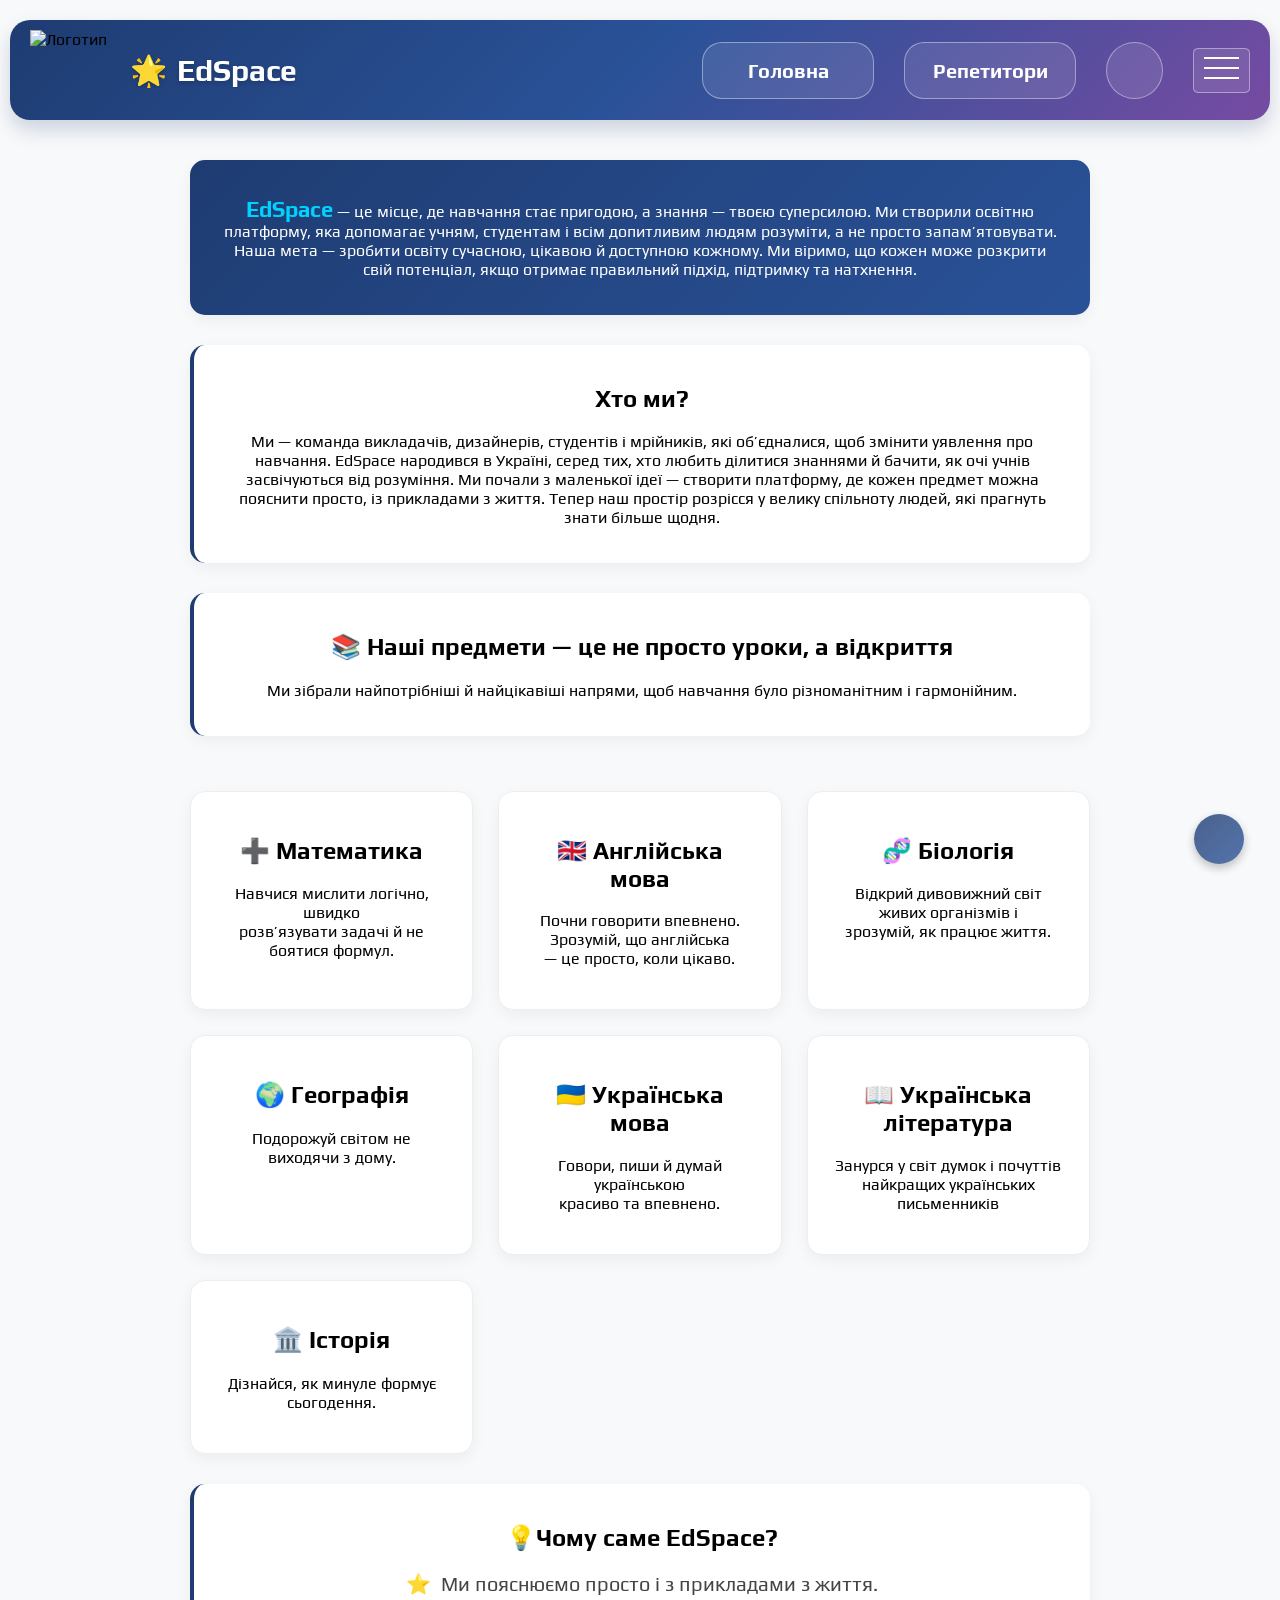
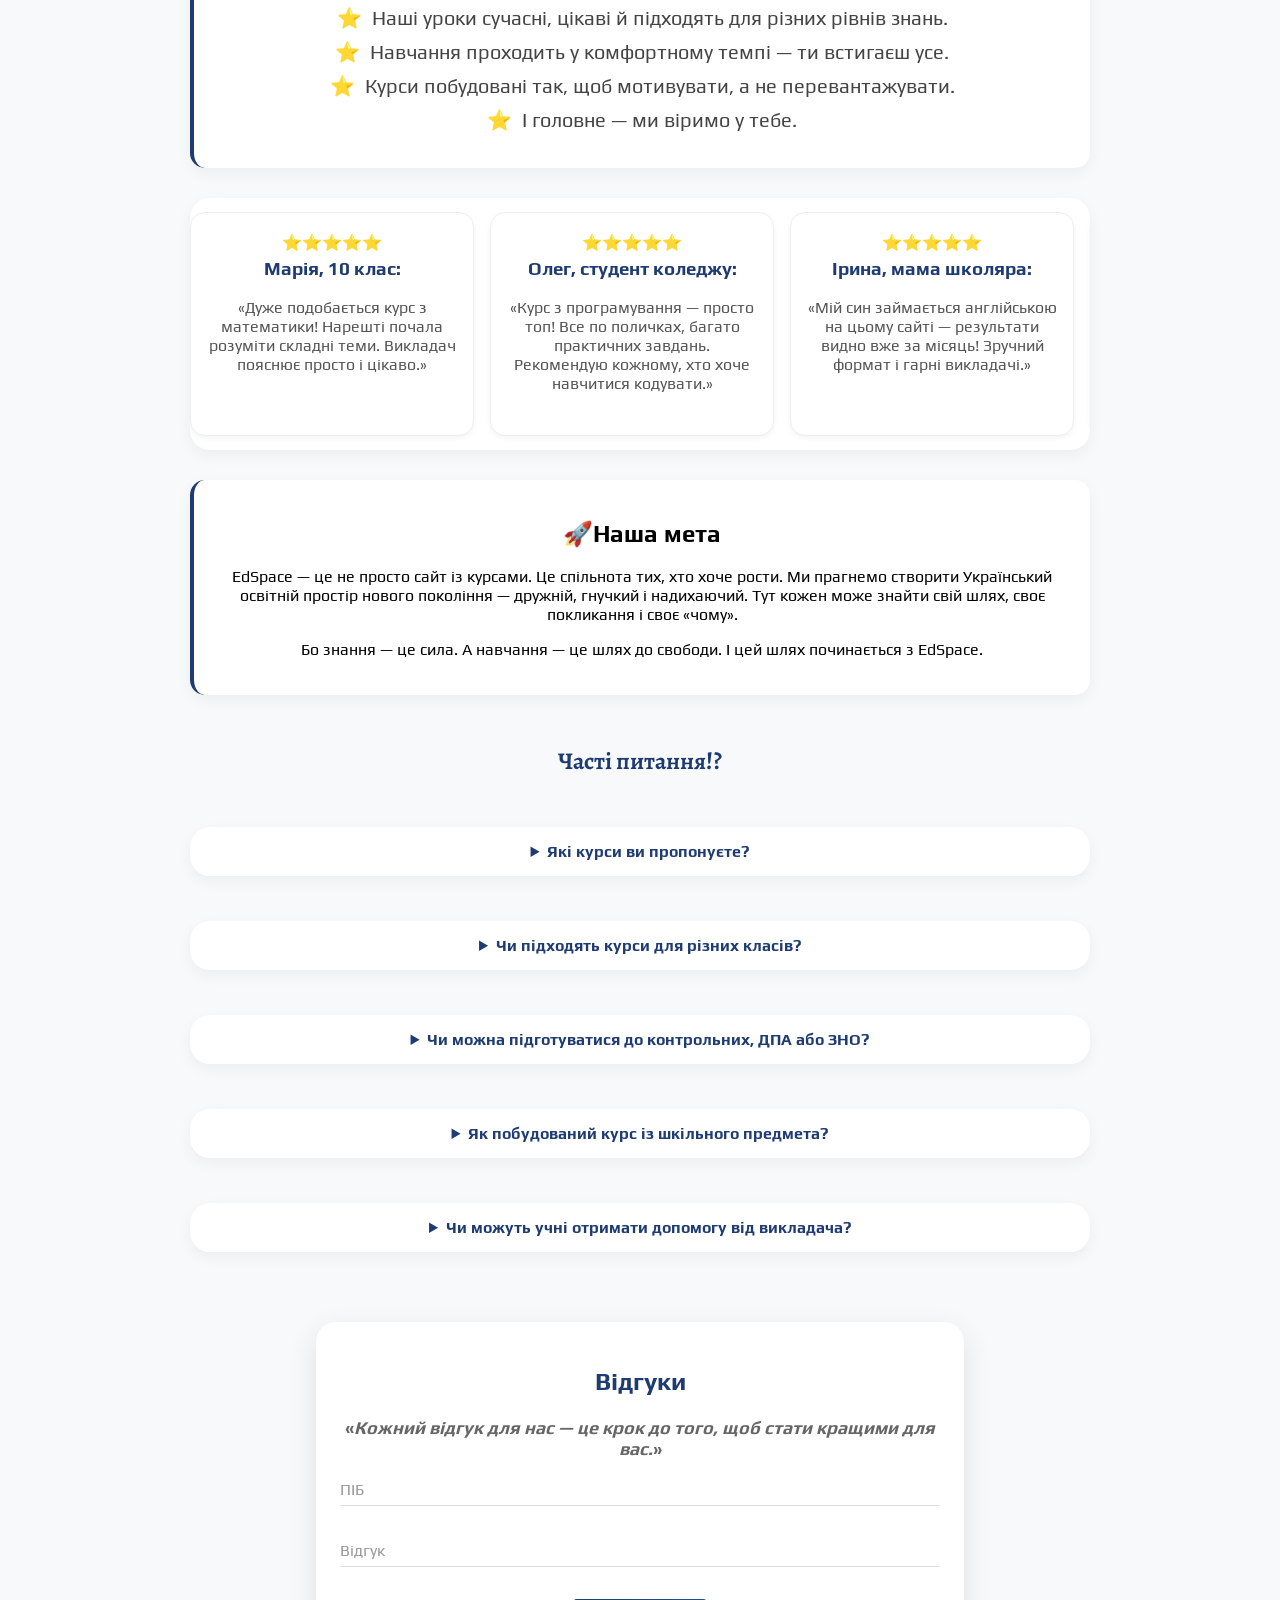
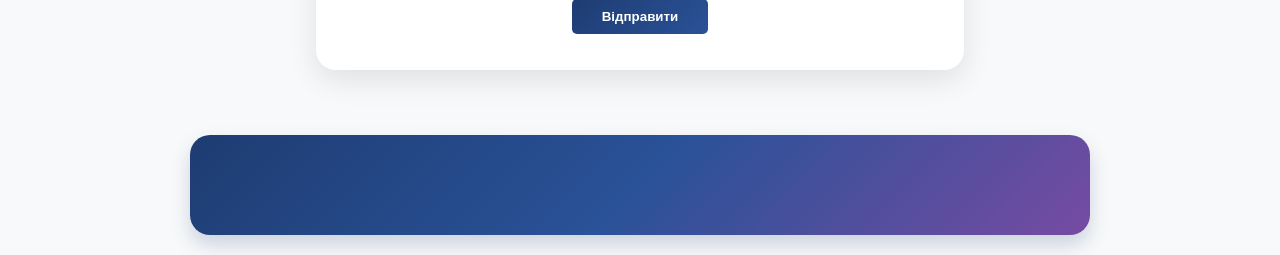
==== commit f5558260: "fix" ====
--- a/index.html
+++ b/index.html
@@ -21,9 +21,9 @@
             <h1 class="title">EdSpace</h1>
             <ul class="header-utility-nav">
                 <li class="glova"><a href="index.html">Головна</a></li>
-                <li class="rep"><a href="">Репетитори</a></li>
+                <li class="rep"><a href="teachers.html">Репетитори</a></li>
                 <li class="none">
-                    <a href="1" aria-label="Реєстрація">
+                    <a href="form.html" aria-label="Реєстрація">
                         <i class="fas fa-user-lock"></i>
                     </a>
                 </li>
@@ -53,23 +53,26 @@
                 <a href="english.html">Англійська</a>
                 <a href="biology.html">Біологія</a>
                 <a href="geography.html">Географія</a>
-                <a href="mova.html">Укр.мова</a>
+                <a href="math.html">Укр.мова</a>
                 <a href="ukrlit.html">Укр.літ</a>
-                <a href="history.thml">Історія</a>
+                <a href="history.html">Історія</a>
             </nav>
         </div>
     </header>
+
     <main>
         <div class="arrow-up">
             <a href="#"><i class="fas fa-arrow-up"></i></a>
         </div>
         <div class="text11">
             <p>
-                <b class="b">EdSpace</b> — це місце, де навчання стає пригодою, а знання — твоєю суперсилою. Ми створили
+                <b class="b">EdSpace</b> — це місце, де навчання стає пригодою, а знання — твоєю суперсилою. Ми
+                створили
                 освітню
                 платформу,
                 яка допомагає учням, студентам і всім допитливим людям розуміти, а не просто запам’ятовувати.
-                Наша мета — зробити освіту сучасною, цікавою й доступною кожному. Ми віримо, що кожен може розкрити свій
+                Наша мета — зробити освіту сучасною, цікавою й доступною кожному. Ми віримо, що кожен може розкрити
+                свій
                 потенціал, якщо отримає правильний підхід, підтримку та натхнення.
             </p>
         </div>
@@ -77,9 +80,11 @@
             <h2>Хто ми?</h2>
             <p>Ми — команда викладачів, дизайнерів, студентів і мрійників, які об’єдналися, щоб змінити уявлення про
                 навчання.
-                EdSpace народився в Україні, серед тих, хто любить ділитися знаннями й бачити, як очі учнів засвічуються
+                EdSpace народився в Україні, серед тих, хто любить ділитися знаннями й бачити, як очі учнів
+                засвічуються
                 від розуміння.
-                Ми почали з маленької ідеї — створити платформу, де кожен предмет можна пояснити просто, із прикладами з
+                Ми почали з маленької ідеї — створити платформу, де кожен предмет можна пояснити просто, із
+                прикладами з
                 життя. Тепер наш простір розрісся у велику спільноту людей, які прагнуть знати більше щодня.</p>
         </div>
         <div class="text2">
@@ -96,7 +101,7 @@
                 </a>
             </div>
             <div class="subject">
-                <a href="1">
+                <a href="english.html">
                     <h2>🇬🇧 Англійська мова</h2>
                     <p>Почни говорити впевнено. Зрозумій, що англійська
                         <br> — це просто, коли цікаво.
@@ -104,23 +109,7 @@
                 </a>
             </div>
             <div class="subject">
-                <a href="1">
-                    <h2>💻 Інформатика</h2>
-                    <p>Розумій технології, а не
-                        <br>просто користуйся ними.
-                    </p>
-                </a>
-            </div>
-            <div class="subject">
-                <a href="1">
-                    <h2>⚛️ Фізика</h2>
-                    <p>Дізнайся, як працює світ — від
-                        <br>планет до мікрочастинок.
-                    </p>
-                </a>
-            </div>
-            <div class="subject">
-                <a href="1">
+                <a href="biology.html">
                     <h2>🧬 Біологія</h2>
                     <p>Відкрий дивовижний світ живих організмів і
                         <br>зрозумій, як працює життя.
@@ -128,13 +117,13 @@
                 </a>
             </div>
             <div class="subject">
-                <a href="1">
+                <a href="geography.html">
                     <h2>🌍 Географія</h2>
                     <p>Подорожуй світом не виходячи з дому.</p>
                 </a>
             </div>
             <div class="subject">
-                <a href="1">
+                <a href="math.html">
                     <h2>🇺🇦 Українська мова</h2>
                     <p>Говори, пиши й думай українською
                         <br>красиво та впевнено.
@@ -142,7 +131,7 @@
                 </a>
             </div>
             <div class="subject">
-                <a href="1">
+                <a href="ukrlit.html">
                     <h2>📖 Українська література</h2>
                     <p>Занурся у світ думок і почуттів
                         <br>найкращих українських письменників
@@ -150,7 +139,7 @@
                 </a>
             </div>
             <div class="subject">
-                <a href="1">
+                <a href="history.html">
                     <h2>🏛️ Історія</h2>
                     <p>Дізнайся, як минуле формує сьогодення.</p>
                 </a>
@@ -172,7 +161,8 @@
                 <div class="anim">
                     <div>
                         <h3>Марія, 10 клас:</h3>
-                        <q>Дуже подобається курс з математики! Нарешті почала розуміти складні теми. Викладач пояснює
+                        <q>Дуже подобається курс з математики! Нарешті почала розуміти складні теми. Викладач
+                            пояснює
                             просто
                             і цікаво.</q>
                     </div>
@@ -196,7 +186,8 @@
                 <div class="anim">
                     <div>
                         <h3>Дмитро, 11 клас:</h3>
-                        <q>Фізика більше не страшна! Уроки дуже логічні, з прикладами і поясненнями. Підготовка до ЗНО
+                        <q>Фізика більше не страшна! Уроки дуже логічні, з прикладами і поясненнями. Підготовка до
+                            ЗНО
                             йде
                             на ура!</q>
                     </div>
@@ -204,7 +195,8 @@
                 <div class="anim">
                     <div>
                         <h3>Анастасія, 9 клас:</h3>
-                        <q>Історія подається настільки цікаво, що я почала її любити! Не суха теорія, а справжні історії
+                        <q>Історія подається настільки цікаво, що я почала її любити! Не суха теорія, а справжні
+                            історії
                             з
                             життя.</q>
                     </div>
@@ -212,7 +204,8 @@
                 <div class="anim">
                     <div>
                         <h3>Сергій, студент:</h3>
-                        <q>Курс з інформатики допоміг мені створити свій перший сайт. Все пояснюється крок за кроком,
+                        <q>Курс з інформатики допоміг мені створити свій перший сайт. Все пояснюється крок за
+                            кроком,
                             навіть
                             для новачків.</q>
                     </div>
@@ -227,7 +220,8 @@
                 <div class="anim">
                     <div>
                         <h3>Михайло, випускник:</h3>
-                        <q>Підготовка до ЗНО з української мови просто чудова! Тести, теорія, відео — все на найвищому
+                        <q>Підготовка до ЗНО з української мови просто чудова! Тести, теорія, відео — все на
+                            найвищому
                             рівні.</q>
                     </div>
                 </div>
@@ -242,7 +236,8 @@
                 <div class="anim">
                     <div>
                         <h3>Артем, школяр:</h3>
-                        <q>Мені подобається, що сайт зручний і кольоровий. Курс з географії цікавий, багато інтерактиву
+                        <q>Мені подобається, що сайт зручний і кольоровий. Курс з географії цікавий, багато
+                            інтерактиву
                             та
                             карт!</q>
                     </div>
@@ -250,7 +245,8 @@
                 <div class="anim">
                     <div>
                         <h3>Вікторія, 11 клас:</h3>
-                        <q>Курс з літератури просто супер! Усе пояснюють зрозуміло, і навіть твори, які раніше здавалися
+                        <q>Курс з літератури просто супер! Усе пояснюють зрозуміло, і навіть твори, які раніше
+                            здавалися
                             нудними, стали цікавими.</q>
                     </div>
                 </div>
@@ -273,7 +269,8 @@
                 <div class="anim">
                     <div>
                         <h3>Андрій, 10 клас:</h3>
-                        <q>Інформатика тут на високому рівні! Пояснюють все від азів до складних тем, є домашні завдання
+                        <q>Інформатика тут на високому рівні! Пояснюють все від азів до складних тем, є домашні
+                            завдання
                             для
                             практики.</q>
                     </div>
@@ -281,7 +278,8 @@
                 <div class="anim">
                     <div>
                         <h3>Наталя, мама школярки:</h3>
-                        <q>Моя донька займається математикою на цьому сайті. Вона почала самостійно розв’язувати задачі
+                        <q>Моя донька займається математикою на цьому сайті. Вона почала самостійно розв’язувати
+                            задачі
                             й
                             навіть допомагає однокласникам!</q>
                     </div>
@@ -297,14 +295,16 @@
                 <div class="anim">
                     <div>
                         <h3>Оксана, студентка:</h3>
-                        <q>Курс з хімії відкрив для мене цю науку заново! Лектор чудово пояснює і завжди відповідає на
+                        <q>Курс з хімії відкрив для мене цю науку заново! Лектор чудово пояснює і завжди відповідає
+                            на
                             запитання.</q>
                     </div>
                 </div>
                 <div class="anim">
                     <div>
                         <h3>Ілля, 8 клас:</h3>
-                        <q>Люблю курс з історії — кожен урок як цікава подорож у минуле. Ніколи не думав, що можна так
+                        <q>Люблю курс з історії — кожен урок як цікава подорож у минуле. Ніколи не думав, що можна
+                            так
                             вчити
                             історію!</q>
                     </div>
@@ -343,7 +343,8 @@
         </details>
         <details>
             <summary>Чи підходять курси для різних класів?</summary>
-            <p>Так, програми розроблені для учнів 5–11 класів. Кожен курс має рівні складності та матеріали, адаптовані
+            <p>Так, програми розроблені для учнів 5–11 класів. Кожен курс має рівні складності та матеріали,
+                адаптовані
                 під конкретний клас і навчальну програму.</p>
         </details>
         <details>
@@ -353,12 +354,14 @@
         </details>
         <details>
             <summary>Як побудований курс із шкільного предмета?</summary>
-            <p>Курс складається з коротких пояснень тем, відеоуроків, практичних вправ, тестів і підсумкових завдань.
+            <p>Курс складається з коротких пояснень тем, відеоуроків, практичних вправ, тестів і підсумкових
+                завдань.
                 Учень може навчатися у власному темпі та повторювати матеріал скільки потрібно.</p>
         </details>
         <details>
             <summary>Чи можуть учні отримати допомогу від викладача?</summary>
-            <p>Так, учні можуть ставити питання викладачам, отримувати пояснення складних тем та додаткові матеріали для
+            <p>Так, учні можуть ставити питання викладачам, отримувати пояснення складних тем та додаткові матеріали
+                для
                 кращого розуміння предмета.</p>
         </details>
         <form>
--- a/index.css
+++ b/index.css
@@ -1,211 +1,233 @@
 @charset "UTF-8";
+
 html {
-  scroll-behavior: smooth;
+    scroll-behavior: smooth;
 }
 
 body {
-  box-sizing: border-box;
-  padding: 0;
-  margin: 0;
-  font-family: "Play", sans-serif;
-  background-color: #f8f9fa;
-}
+    box-sizing: border-box;
+    padding: 0;
+    margin: 0;
+    font-family: "Play", sans-serif;
+    background-color: #f8f9fa;
+}
+
 body::before {
-  content: "";
-  position: fixed;
-  top: 0;
-  left: 0;
-  width: 100%;
-  z-index: 3000;
-  background: linear-gradient(90deg, #00d2ff, #3a7bd5);
-  height: 0.3rem;
-  animation: leme linear;
-  animation-timeline: scroll();
-  scale: 0 1;
-  transform-origin: left;
+    content: "";
+    position: fixed;
+    top: 0;
+    left: 0;
+    width: 100%;
+    z-index: 3000;
+    background: linear-gradient(90deg, #00d2ff, #3a7bd5);
+    height: 0.3rem;
+    animation: leme linear;
+    animation-timeline: scroll();
+    scale: 0 1;
+    transform-origin: left;
 }
 
 @keyframes leme {
-  to {
-    scale: 1 1;
-  }
-}
+    to {
+        scale: 1 1;
+    }
+}
+
 header {
-  display: flex;
-  justify-content: space-between;
-  align-items: center;
-  height: 100px;
-  background: linear-gradient(135deg, #1e3c72 0%, #2a5298 50%, #764ba2 100%);
-  position: sticky;
-  border-radius: 20px;
-  margin: 20px 10px 10px;
-  top: 0;
-  z-index: 1000;
-  padding: 0 20px;
-  box-shadow: 0 10px 20px rgba(30, 60, 114, 0.2);
-}
+    display: flex;
+    justify-content: space-between;
+    align-items: center;
+    height: 100px;
+    background: linear-gradient(135deg, #1e3c72 0%, #2a5298 50%, #764ba2 100%);
+    position: sticky;
+    border-radius: 20px;
+    margin: 20px 10px 10px;
+    top: 0;
+    z-index: 1000;
+    padding: 0 20px;
+    box-shadow: 0 10px 20px rgba(30, 60, 114, 0.2);
+}
+
 header .nt {
-  display: flex;
-  align-items: center;
-  flex-grow: 1;
-  min-width: 0;
-}
+    display: flex;
+    align-items: center;
+    flex-grow: 1;
+    min-width: 0;
+}
+
 header .nt img {
-  max-width: 100%;
-  height: 80px;
-  width: 80px;
-  flex-shrink: 0;
-}
+    max-width: 100%;
+    height: 80px;
+    width: 80px;
+    flex-shrink: 0;
+}
+
 header .nt ul {
-  display: flex;
-  gap: 30px;
-  margin-left: auto;
-  list-style: none;
-  padding: 0;
-}
+    display: flex;
+    gap: 30px;
+    margin-left: auto;
+    list-style: none;
+    padding: 0;
+}
+
 header .nt ul li {
-  background-color: rgba(255, 255, 255, 0.1);
-  border: 1px solid rgba(255, 255, 255, 0.4);
-  border-radius: 20px;
-  width: 170px;
-  height: 55px;
-  transition: 0.4s;
-}
+    background-color: rgba(255, 255, 255, 0.1);
+    border: 1px solid rgba(255, 255, 255, 0.4);
+    border-radius: 20px;
+    width: 170px;
+    height: 55px;
+    transition: 0.4s;
+}
+
 header .nt ul li:hover {
-  background-color: #fff;
-  border-color: #fff;
-  box-shadow: 0 5px 15px rgba(0, 0, 0, 0.1);
-}
+    background-color: #fff;
+    border-color: #fff;
+    box-shadow: 0 5px 15px rgba(0, 0, 0, 0.1);
+}
+
 header .nt ul li:hover a {
-  color: #1e3c72;
-}
+    color: #1e3c72;
+}
+
 header .nt ul li.none {
-  width: 55px;
-  border-radius: 50%;
-}
+    width: 55px;
+    border-radius: 50%;
+}
+
 header .nt ul li a {
-  display: flex;
-  justify-content: center;
-  align-items: center;
-  height: 100%;
-  text-decoration: none;
-  color: white;
-  font-size: 20px;
-  font-weight: 700;
+    display: flex;
+    justify-content: center;
+    align-items: center;
+    height: 100%;
+    text-decoration: none;
+    color: white;
+    font-size: 20px;
+    font-weight: 700;
 }
 
 h1 {
-  display: flex;
-  align-items: center;
-  margin-left: 20px;
-  font-size: 30px;
-  color: white;
-  white-space: nowrap;
-  overflow: hidden;
-  text-overflow: ellipsis;
-  text-shadow: 0 2px 4px rgba(0, 0, 0, 0.2);
-}
+    display: flex;
+    align-items: center;
+    margin-left: 20px;
+    font-size: 30px;
+    color: white;
+    white-space: nowrap;
+    overflow: hidden;
+    text-overflow: ellipsis;
+    text-shadow: 0 2px 4px rgba(0, 0, 0, 0.2);
+}
+
 h1::before {
-  content: "🌟";
-  margin-right: 10px;
+    content: "🌟";
+    margin-right: 10px;
 }
 
 .container {
-  margin-left: 30px;
-  width: 55px;
-  height: 43px;
-  background-color: rgba(255, 255, 255, 0.1);
-  border: 1px solid rgba(255, 255, 255, 0.4);
-  border-radius: 10%;
-  position: relative;
-  text-align: center;
-}
+    margin-left: 30px;
+    width: 55px;
+    height: 43px;
+    background-color: rgba(255, 255, 255, 0.1);
+    border: 1px solid rgba(255, 255, 255, 0.4);
+    border-radius: 10%;
+    position: relative;
+    text-align: center;
+}
+
 .container label {
-  position: absolute;
-  width: 100%;
-  height: 100%;
-  cursor: pointer;
-  line-height: 40px;
-  font-weight: 700;
-}
+    position: absolute;
+    width: 100%;
+    height: 100%;
+    cursor: pointer;
+    line-height: 40px;
+    font-weight: 700;
+}
+
 .container #check-menu {
-  display: none;
-}
+    display: none;
+}
+
 .container .burger-line {
-  position: absolute;
-  right: 10px;
-  width: 35px;
-  height: 2px;
-  background-color: white;
-  transition: 0.4s;
-}
+    position: absolute;
+    right: 10px;
+    width: 35px;
+    height: 2px;
+    background-color: white;
+    transition: 0.4s;
+}
+
 .container .burger-line:nth-of-type(1) {
-  top: 8px;
-}
-.container .burger-line:nth-of-type(2), .container .burger-line:nth-of-type(3) {
-  top: 18px;
-}
+    top: 8px;
+}
+
+.container .burger-line:nth-of-type(2),
+.container .burger-line:nth-of-type(3) {
+    top: 18px;
+}
+
 .container .burger-line:nth-of-type(4) {
-  top: 28px;
-}
-.container #check-menu:checked ~ .header-menu {
-  max-height: 500px;
-  font-size: 16px;
-}
-.container #check-menu:checked ~ .burger-line:nth-of-type(1),
-.container #check-menu:checked ~ .burger-line:nth-of-type(4) {
-  display: none;
-}
-.container #check-menu:checked ~ .burger-line:nth-of-type(2) {
-  transform: rotate(45deg);
-}
-.container #check-menu:checked ~ .burger-line:nth-of-type(3) {
-  transform: rotate(-45deg);
+    top: 28px;
+}
+
+.container #check-menu:checked~.header-menu {
+    max-height: 500px;
+    font-size: 16px;
+}
+
+.container #check-menu:checked~.burger-line:nth-of-type(1),
+.container #check-menu:checked~.burger-line:nth-of-type(4) {
+    display: none;
+}
+
+.container #check-menu:checked~.burger-line:nth-of-type(2) {
+    transform: rotate(45deg);
+}
+
+.container #check-menu:checked~.burger-line:nth-of-type(3) {
+    transform: rotate(-45deg);
 }
 
 .header-menu {
-  display: flex;
-  flex-direction: column;
-  position: absolute;
-  right: -10px;
-  top: 85px;
-  width: 230px;
-  max-height: 0;
-  overflow: hidden;
-  border-radius: 20px;
-  transition: 0.4s;
-}
+    display: flex;
+    flex-direction: column;
+    position: absolute;
+    right: -10px;
+    top: 85px;
+    width: 230px;
+    max-height: 0;
+    overflow: hidden;
+    border-radius: 20px;
+    transition: 0.4s;
+}
+
 .header-menu a {
-  display: block;
-  width: 88%;
-  padding: 12px;
-  margin: 1px;
-  background-color: #1e3c72;
-  border-radius: 20px;
-  color: white;
-  text-decoration: none;
-  font-weight: 700;
-  border: 1px solid rgba(255, 255, 255, 0.2);
-}
+    display: block;
+    width: 88%;
+    padding: 12px;
+    margin: 1px;
+    background-color: #1e3c72;
+    border-radius: 20px;
+    color: white;
+    text-decoration: none;
+    font-weight: 700;
+    border: 1px solid rgba(255, 255, 255, 0.2);
+}
+
 .header-menu a:hover {
-  background-color: white;
-  color: #1e3c72;
-}
-
-/* ------------------------- */
-/* ГОЛОВНИЙ КОНТЕНТ */
-/* ------------------------- */
+    background-color: white;
+    color: #1e3c72;
+}
+
 main {
-  width: 90%;
-  max-width: 900px;
-  margin: 40px auto;
-  display: grid;
-  gap: 30px;
+    width: 90%;
+    max-width: 900px;
+    margin: 40px auto;
+    display: grid;
+    gap: 30px;
 }
 
 .b {
-  font-size: 22px;
-  color: #00d2ff;
+    font-size: 22px;
+    color: #00d2ff;
 }
 
 .text11,
@@ -213,370 +235,425 @@
 .text2,
 .cont2,
 .cont {
-  background-color: white;
-  color: black;
-  padding: 20px 30px;
-  border-radius: 15px;
-  text-align: center;
-  border-left: 4px solid #1e3c72;
-  box-shadow: 0 5px 15px rgba(0, 0, 0, 0.05);
+    background-color: white;
+    color: black;
+    padding: 20px 30px;
+    border-radius: 15px;
+    text-align: center;
+    border-left: 4px solid #1e3c72;
+    box-shadow: 0 5px 15px rgba(0, 0, 0, 0.05);
 }
 
 .text11 {
-  background: linear-gradient(135deg, #1e3c72, #2a5298);
-  color: white;
-  border: none;
-}
+    background: linear-gradient(135deg, #1e3c72, #2a5298);
+    color: white;
+    border: none;
+}
+
 .text11 p {
-  color: white;
+    color: white;
 }
 
 .q1::before {
-  content: "📚 ";
+    content: "📚 ";
 }
 
 #q2::before {
-  content: "💡";
+    content: "💡";
 }
 
 #q3::before {
-  content: "🚀";
+    content: "🚀";
 }
 
 .kyrs {
-  display: grid;
-  grid-template-columns: repeat(auto-fit, minmax(280px, 1fr));
-  gap: 25px;
-  margin-top: 25px;
-}
+    display: grid;
+    grid-template-columns: repeat(auto-fit, minmax(280px, 1fr));
+    gap: 25px;
+    margin-top: 25px;
+}
+
 .kyrs .subject {
-  background-color: #fff;
-  padding: 25px;
-  border-radius: 15px;
-  text-align: center;
-  border: 1px solid #eee;
-  box-shadow: 0 5px 15px rgba(0, 0, 0, 0.05);
-  transition: 0.4s;
-}
+    background-color: #fff;
+    padding: 25px;
+    border-radius: 15px;
+    text-align: center;
+    border: 1px solid #eee;
+    box-shadow: 0 5px 15px rgba(0, 0, 0, 0.05);
+    transition: 0.4s;
+}
+
 .kyrs .subject:hover {
-  transform: translateY(-10px);
-  box-shadow: 0 15px 30px rgba(30, 60, 114, 0.15);
-  border-color: #764ba2;
-}
+    transform: translateY(-10px);
+    box-shadow: 0 15px 30px rgba(30, 60, 114, 0.15);
+    border-color: #764ba2;
+}
+
 .kyrs .subject a {
-  text-decoration: none;
-  color: black;
+    text-decoration: none;
+    color: black;
 }
 
 .li {
-  padding: 0;
-}
+    padding: 0;
+}
+
 .li li {
-  list-style: none;
-  margin: 10px;
-  font-size: 20px;
-  text-align: center;
-  color: #444;
-}
+    list-style: none;
+    margin: 10px;
+    font-size: 20px;
+    text-align: center;
+    color: #444;
+}
+
 .li li::before {
-  content: "⭐";
-  margin-right: 10px;
-  color: #ffd700;
+    content: "⭐";
+    margin-right: 10px;
+    color: #ffd700;
 }
 
 .li1 {
-  text-align: center;
-  margin-top: 45px;
+    text-align: center;
+    margin-top: 45px;
 }
 
 .h2222 {
-  color: #1e3c72;
-  font-family: "Alegreya", serif;
+    color: #1e3c72;
+    font-family: "Alegreya", serif;
+    text-align: center;
 }
 
 details {
-  padding: 15px;
-  background-color: white;
-  font-weight: 700;
-  border-radius: 20px;
-  text-align: center;
-  box-shadow: 0 5px 15px rgba(0, 0, 0, 0.05);
-  color: #1e3c72;
-  margin-bottom: 15px;
-}
+    padding: 15px;
+    background-color: white;
+    font-weight: 700;
+    border-radius: 20px;
+    text-align: center;
+    box-shadow: 0 5px 15px rgba(0, 0, 0, 0.05);
+    color: #1e3c72;
+    margin-bottom: 15px;
+}
+
 details summary {
-  cursor: pointer;
+    cursor: pointer;
 }
 
 footer {
-  height: 100px;
-  background: linear-gradient(135deg, #1e3c72 0%, #2a5298 50%, #764ba2 100%);
-  border-radius: 20px;
-  width: 90%;
-  max-width: 900px;
-  margin: 40px auto 20px;
-  display: flex;
-  justify-content: center;
-  align-items: center;
-  box-shadow: 0 10px 20px rgba(30, 60, 114, 0.2);
-}
+    height: 100px;
+    background: linear-gradient(135deg, #1e3c72 0%, #2a5298 50%, #764ba2 100%);
+    border-radius: 20px;
+    width: 90%;
+    max-width: 900px;
+    margin: 40px auto 20px;
+    display: flex;
+    justify-content: center;
+    align-items: center;
+    box-shadow: 0 10px 20px rgba(30, 60, 114, 0.2);
+}
+
 footer .social {
-  display: flex;
-  gap: 50px;
-  justify-content: center;
-}
+    display: flex;
+    gap: 50px;
+    justify-content: center;
+}
+
 footer .social a {
-  text-decoration: none;
-  color: rgba(255, 255, 255, 0.8);
-  font-size: 2.5rem;
-  transition: 0.3s;
-}
+    text-decoration: none;
+    color: rgba(255, 255, 255, 0.8);
+    font-size: 2.5rem;
+    transition: 0.3s;
+}
+
 footer .social a:hover {
-  color: #fff;
-  transform: scale(1.1);
+    color: #fff;
+    transform: scale(1.1);
 }
 
 .arrow-up {
-  position: fixed;
-  bottom: 36px;
-  right: 36px;
-  opacity: 0.8;
-  z-index: 999;
-}
+    position: fixed;
+    bottom: 36px;
+    right: 36px;
+    opacity: 0.8;
+    z-index: 999;
+}
+
 .arrow-up a {
-  width: 50px;
-  height: 50px;
-  background: linear-gradient(135deg, #1e3c72, #2a5298);
-  display: block;
-  text-align: center;
-  line-height: 50px;
-  border-radius: 50%;
-  color: white;
-  transition: 0.6s;
-  box-shadow: 0 4px 10px rgba(0, 0, 0, 0.3);
-}
+    width: 50px;
+    height: 50px;
+    background: linear-gradient(135deg, #1e3c72, #2a5298);
+    display: block;
+    text-align: center;
+    line-height: 50px;
+    border-radius: 50%;
+    color: white;
+    transition: 0.6s;
+    box-shadow: 0 4px 10px rgba(0, 0, 0, 0.3);
+}
+
 .arrow-up a:hover {
-  background: #00d2ff;
-  transform: scale(1.1);
+    background: #00d2ff;
+    transform: scale(1.1);
 }
 
 .anim::before {
-  content: "⭐⭐⭐⭐⭐";
-  color: #ffd700;
-  margin-bottom: 5px;
-  display: block;
+    content: "⭐⭐⭐⭐⭐";
+    color: #ffd700;
+    margin-bottom: 5px;
+    display: block;
 }
 
 .animeit {
-  width: 100%;
-  overflow: hidden;
-  position: relative;
-  padding: 14px 0;
-  background-color: #fff;
-  border-radius: 20px;
-  box-shadow: 0 5px 15px rgba(0, 0, 0, 0.05);
-}
+    width: 100%;
+    overflow: hidden;
+    position: relative;
+    padding: 14px 0;
+    background-color: #fff;
+    border-radius: 20px;
+    box-shadow: 0 5px 15px rgba(0, 0, 0, 0.05);
+}
+
 .animeit .iner {
-  width: -moz-fit-content;
-  width: fit-content;
-  display: flex;
-  gap: 16px;
-  animation: line 60s linear infinite;
-}
+    width: -moz-fit-content;
+    width: fit-content;
+    display: flex;
+    gap: 16px;
+    animation: line 60s linear infinite;
+}
+
 .animeit .iner .anim {
-  width: 250px;
-  padding: 20px 16px;
-  background-color: white;
-  border-radius: 15px;
-  border: 1px solid #eee;
-  color: #555;
-  text-align: center;
-  box-shadow: 0 2px 5px rgba(0, 0, 0, 0.05);
-}
+    width: 250px;
+    padding: 20px 16px;
+    background-color: white;
+    border-radius: 15px;
+    border: 1px solid #eee;
+    color: #555;
+    text-align: center;
+    box-shadow: 0 2px 5px rgba(0, 0, 0, 0.05);
+}
+
 .animeit .iner .anim h3 {
-  color: #1e3c72;
-  margin-top: 5px;
-}
+    color: #1e3c72;
+    margin-top: 5px;
+}
+
 .animeit .iner .anim p {
-  font-size: 19px;
-  color: gray;
+    font-size: 19px;
+    color: gray;
 }
 
 @keyframes line {
-  0% {
-    transform: translateX(0);
-  }
-  100% {
-    transform: translateX(-50%);
-  }
-}
-/* -------- ФОРМА ---------- */
+    0% {
+        transform: translateX(0);
+    }
+
+    100% {
+        transform: translateX(-50%);
+    }
+}
+
 form {
-  width: 100%;
-  max-width: 600px;
-  min-height: 300px;
-  padding: 32px;
-  border-radius: 20px;
-  margin: 25px auto;
-  background: white;
-  text-align: center;
-  box-shadow: 0 10px 30px rgba(0, 0, 0, 0.1);
-}
+    width: 100%;
+    max-width: 600px;
+    min-height: 300px;
+    padding: 32px;
+    border-radius: 20px;
+    margin: 25px auto;
+    background: white;
+    text-align: center;
+    box-shadow: 0 10px 30px rgba(0, 0, 0, 0.1);
+}
+
 form h2 {
-  font-size: 25px;
-  color: #1e3c72;
-}
+    font-size: 25px;
+    color: #1e3c72;
+}
+
 form h3 {
-  font-size: 18px;
-  color: #666;
-}
+    font-size: 18px;
+    color: #666;
+}
+
 form .form_group {
-  position: relative;
-  margin-bottom: 32px;
-}
+    position: relative;
+    margin-bottom: 32px;
+}
+
 form .form_group .form_label {
-  position: absolute;
-  top: 10px;
-  left: 0;
-  color: #999;
-  transition: 0.3s;
-  margin-top: -7px;
-}
+    position: absolute;
+    top: 10px;
+    left: 0;
+    color: #999;
+    transition: 0.3s;
+    margin-top: -7px;
+}
+
 form .form_group .form_input {
-  width: 100%;
-  padding: 0 0 10px;
-  border: none;
-  border-bottom: 1px solid #ddd;
-  background-color: transparent;
-  outline: none;
-  transition: 0.3s;
-}
+    width: 100%;
+    padding: 0 0 10px;
+    border: none;
+    border-bottom: 1px solid #ddd;
+    background-color: transparent;
+    outline: none;
+    transition: 0.3s;
+}
+
 form .form_group .form_input:focus {
-  border-bottom-color: #764ba2;
-}
-form .form_group .form_input:not(:-moz-placeholder) ~ .form_label {
-  top: -18px;
-  font-size: 12px;
-  color: #764ba2;
-}
-form .form_group .form_input:focus ~ .form_label, form .form_group .form_input:not(:placeholder-shown) ~ .form_label {
-  top: -18px;
-  font-size: 12px;
-  color: #764ba2;
-}
+    border-bottom-color: #764ba2;
+}
+
+form .form_group .form_input:not(:-moz-placeholder)~.form_label {
+    top: -18px;
+    font-size: 12px;
+    color: #764ba2;
+}
+
+form .form_group .form_input:focus~.form_label,
+form .form_group .form_input:not(:placeholder-shown)~.form_label {
+    top: -18px;
+    font-size: 12px;
+    color: #764ba2;
+}
+
 form .form_button {
-  padding: 10px 30px;
-  border: none;
-  border-radius: 5px;
-  background: linear-gradient(135deg, #1e3c72, #2a5298);
-  color: #fff;
-  cursor: pointer;
-  transition: 0.6s;
-  font-weight: bold;
-}
+    padding: 10px 30px;
+    border: none;
+    border-radius: 5px;
+    background: linear-gradient(135deg, #1e3c72, #2a5298);
+    color: #fff;
+    cursor: pointer;
+    transition: 0.6s;
+    font-weight: bold;
+}
+
 form .form_button:hover {
-  background: linear-gradient(135deg, #2a5298, #764ba2);
-  transform: scale(1.05);
+    background: linear-gradient(135deg, #2a5298, #764ba2);
+    transform: scale(1.05);
 }
 
 .golovna-bur,
 .title,
 .reg,
 .bur {
-  display: none;
-}
+    display: none;
+}
+
 .golovna-bur a,
 .title a,
 .reg a,
 .bur a {
-  background-color: #764ba2;
-}
-
-/* ------------ MEDIA ------------ */
+    background-color: #764ba2;
+}
+
 @media (max-width: 1300px) {
-  h1 {
-    display: none;
-  }
-  .bur {
-    display: none;
-  }
-  .reg {
-    display: none;
-  }
-  .title {
-    display: block;
-  }
-  form {
-    padding: 24px;
-  }
-}
+    h1 {
+        display: none;
+    }
+
+    .bur {
+        display: none;
+    }
+
+    .reg {
+        display: none;
+    }
+
+    .title {
+        display: block;
+    }
+
+    form {
+        padding: 24px;
+    }
+}
+
 @media (max-width: 910px) {
-  .rep {
-    display: none;
-  }
-  .bur {
-    display: block;
-  }
-}
+    .rep {
+        display: none;
+    }
+
+    .bur {
+        display: block;
+    }
+}
+
 @media (max-width: 700px) {
-  .rep {
-    display: none;
-  }
-  .bur {
-    display: block;
-  }
-  .arrow-up {
-    right: 30px;
-    bottom: 45px;
-  }
-  form {
-    display: none;
-  }
-  .reg {
-    display: block;
-  }
-  .nt li.none {
-    display: none;
-  }
-  #check-menu:checked ~ .header-menu {
-    max-height: 700px;
-    font-size: 14px;
-  }
-}
+    .rep {
+        display: none;
+    }
+
+    .bur {
+        display: block;
+    }
+
+    .arrow-up {
+        right: 30px;
+        bottom: 45px;
+    }
+
+    form {
+        display: none;
+    }
+
+    .reg {
+        display: block;
+    }
+
+    .nt li.none {
+        display: none;
+    }
+
+    #check-menu:checked~.header-menu {
+        max-height: 700px;
+        font-size: 14px;
+    }
+}
+
 @media (max-width: 595px) {
-  .glova {
-    display: none;
-  }
-  .golovna-bur {
-    display: block;
-  }
-}
+    .glova {
+        display: none;
+    }
+
+    .golovna-bur {
+        display: block;
+    }
+}
+
 @media (max-width: 480px) {
-  form {
-    padding: 16px;
-  }
-  form h2 {
-    font-size: 20px;
-  }
-  form h3 {
-    font-size: 15px;
-  }
-  .reg {
-    display: block;
-  }
-  .nt li.none {
-    display: none;
-  }
-  .golovna-bur {
-    display: block;
-  }
-  .glova {
-    display: none;
-  }
-  img {
-    display: none;
-  }
-  .title {
-    display: block;
-  }
-}/*# sourceMappingURL=index.css.map */+    form {
+        padding: 16px;
+    }
+
+    form h2 {
+        font-size: 20px;
+    }
+
+    form h3 {
+        font-size: 15px;
+    }
+
+    .reg {
+        display: block;
+    }
+
+    .nt li.none {
+        display: none;
+    }
+
+    .golovna-bur {
+        display: block;
+    }
+
+    .glova {
+        display: none;
+    }
+
+    img {
+        display: none;
+    }
+
+    .title {
+        display: block;
+    }
+}
+
+/*# sourceMappingURL=index.css.map */
